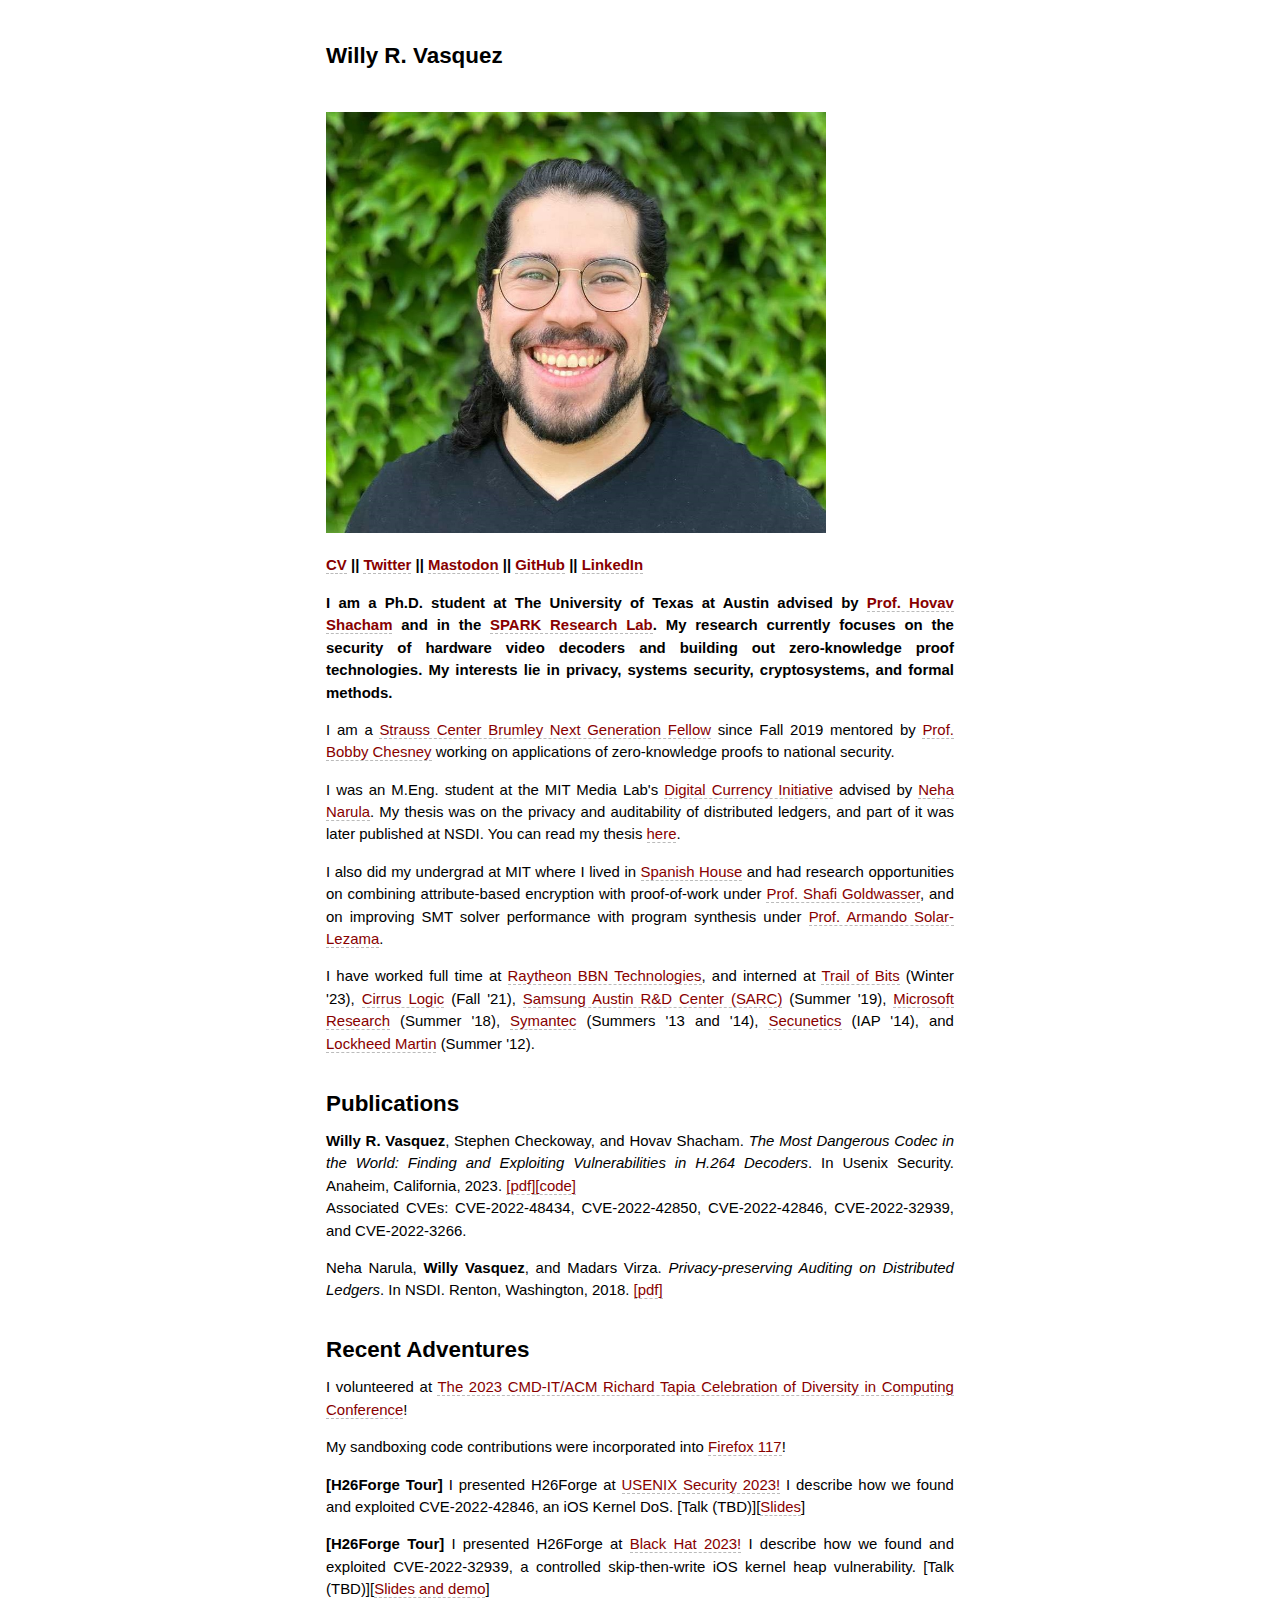
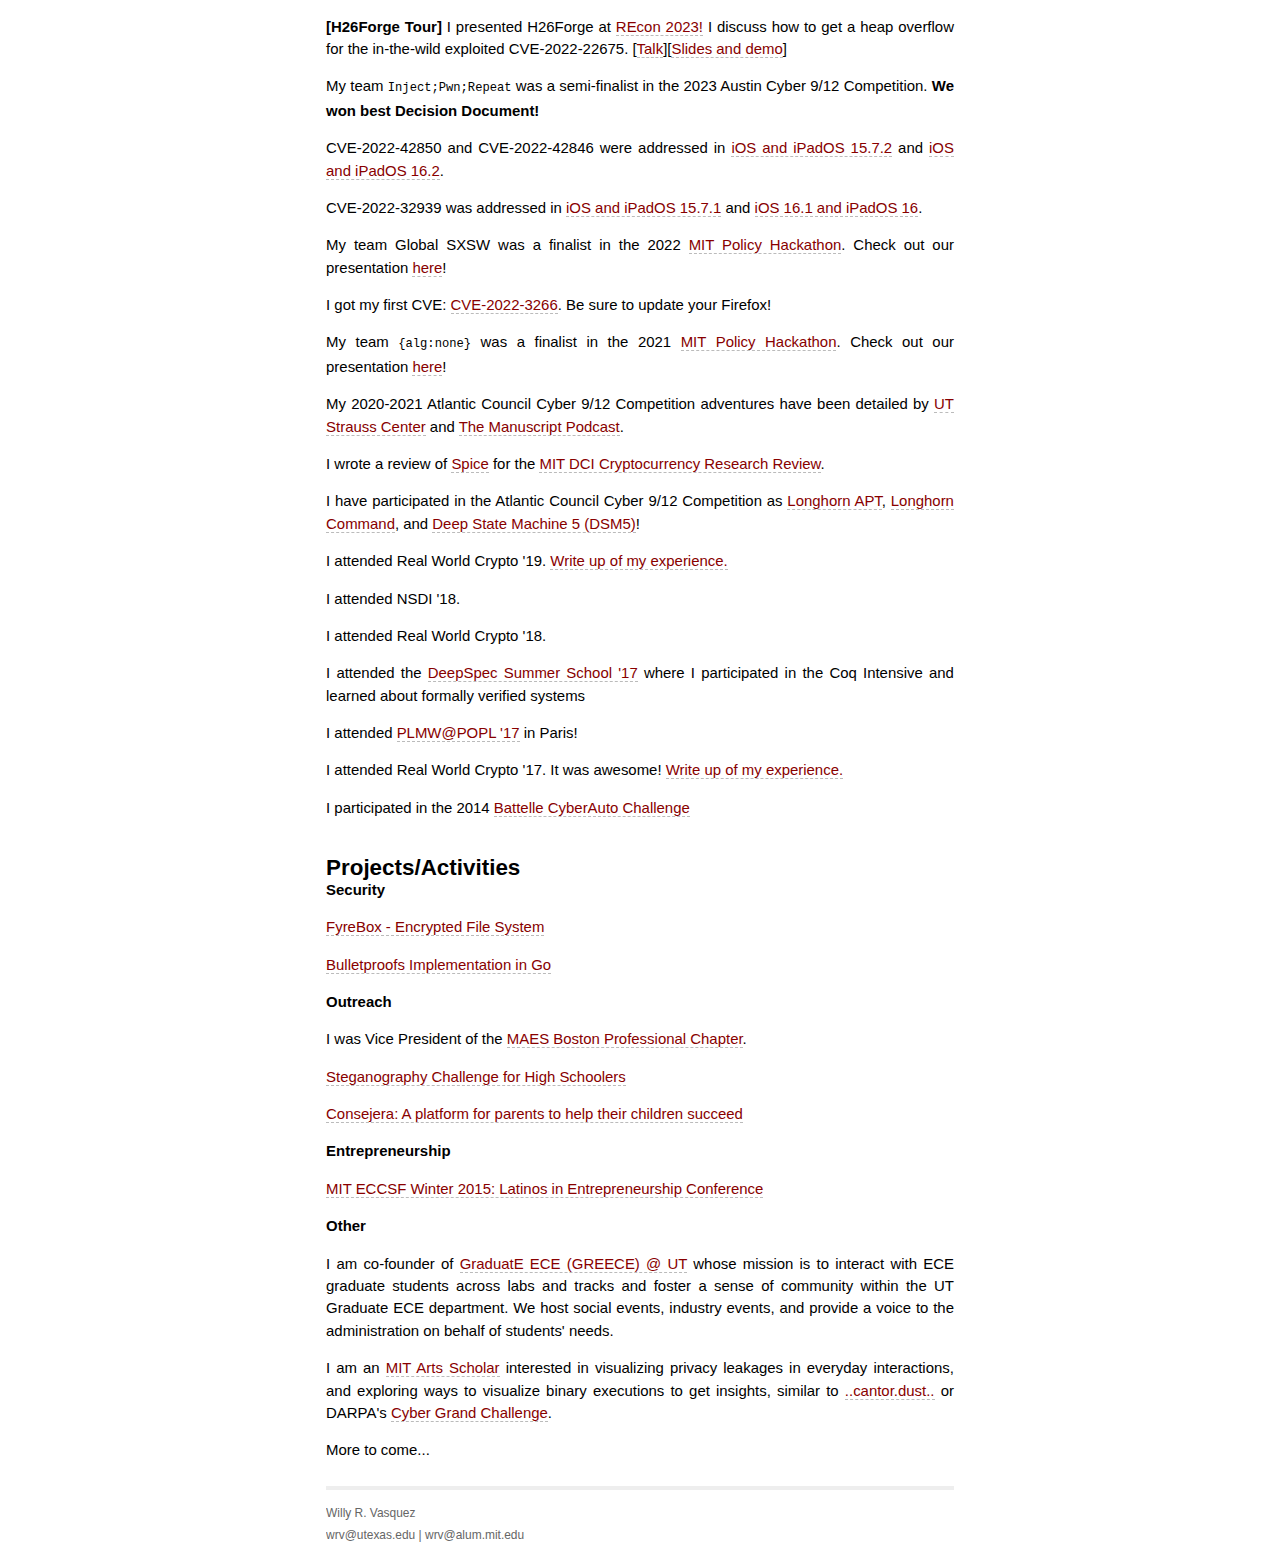
==== index.html @ 68a678cf "nits" ====
<!DOCTYPE html>
<html>

<head>
  <meta http-equiv="content-type" content="text/html; charset=UTF-8">
  <meta charset="utf-8">
  <meta http-equiv="X-UA-Compatible" content="IE=edge,chrome=1">
  <meta name="description" content="Personal website of Willy R. Vasquez">
  <title>Willy R. Vasquez - Homepage</title>
  <meta name="viewport" content="width=device-width">

  <!-- syntax highlighting CSS -->
  <link rel="stylesheet" href="syntax.css">

  <!-- Custom CSS -->
  <link rel="stylesheet" href="main.css">
</head>

<body>
  <div class="site">
    <div class="header">
      <h1 class="title">Willy R. Vasquez</h1>
    </div>
    <div class="image" style="width: 500px">
      <img src="wrv_io.jpg" style="width: 500px" alt="wrv" />
    </div>
    <p><b><a href="wrv_cv.pdf">CV</a> || <a href="https://twitter.com/elwrv">Twitter</a> || <a rel="me"
          href="https://infosec.exchange/@wrv">Mastodon</a> || <a href="https://github.com/wrv">GitHub</a> || <a
          href="https://linkedin.com/in/elwrv">LinkedIn</a></b></p>

    <p><b>I am a Ph.D. student at The University of Texas at Austin advised by <a
          href="https://www.cs.utexas.edu/~hovav/">Prof. Hovav Shacham</a> and in the <a
          href="http://spark.ece.utexas.edu/">SPARK Research Lab</a>. My research currently focuses on the security of
        hardware video decoders and building out zero-knowledge proof technologies. My interests lie in privacy, systems
        security, cryptosystems, and formal methods.</b></p>

    <p>I am a <a href="https://www.strausscenter.org/brumleyfellows">Strauss Center Brumley Next Generation Fellow</a>
      since Fall 2019 mentored by <a href="https://www.strausscenter.org/strauss-leadership/robert-m-chesney.html">Prof.
        Bobby Chesney</a> working on applications of zero-knowledge proofs to national security.</p>

    <p>I was an M.Eng. student at the MIT Media Lab's <a href="http://dci.mit.edu/">Digital Currency Initiative</a>
      advised by <a href="http://nehanarula.org/">Neha Narula</a>. My thesis was on the privacy and auditability of
      distributed ledgers, and part of it was later published at NSDI. You can read my thesis <a
        href="mengthesis.pdf">here</a>.</p>

    <p>I also did my undergrad at MIT where I lived in <a title="Spanish WHAT?! SPANISH HOUSE!!"
        href="http://la-casa.mit.edu/">Spanish House</a> and had research opportunities on combining attribute-based
      encryption with proof-of-work under <a href="http://people.csail.mit.edu/shafi/">Prof. Shafi Goldwasser</a>, and
      on improving SMT solver performance with program synthesis under <a
        href="https://people.csail.mit.edu/asolar/">Prof. Armando Solar-Lezama</a>. </p>

    <p>I have worked full time at <a href="https://en.wikipedia.org/wiki/BBN_Technologies">Raytheon BBN
        Technologies</a>, and interned at
      <a href="https://www.trailofbits.com/">Trail of Bits</a> (Winter '23),
      <a href="https://cirrus.com/">Cirrus Logic</a> (Fall '21),
      <a href="https://semiconductor.samsung.com/us/sas/">Samsung Austin R&D Center (SARC)</a> (Summer
      '19),
      <a href="https://www.microsoft.com/en-us/research/">Microsoft Research</a> (Summer '18),
      <a href="https://www.symantec.com/">Symantec</a> (Summers '13 and '14),
      <a href="https://www.secunetics.com/#home/mission">Secunetics</a> (IAP '14),
      and <a href="http://lockheedmartin.com/us.html">Lockheed Martin</a> (Summer '12).</p>


    <br />
    <h2>Publications</h2>
    <p><b>Willy R. Vasquez</b>, Stephen Checkoway, and Hovav Shacham. <i>The Most Dangerous Codec in the World: Finding
        and Exploiting Vulnerabilities in H.264 Decoders</i>. In Usenix Security. Anaheim, California, 2023. <a
        href="h26forge.pdf">[pdf]</a><a href="https://github.com/h26forge/h26forge">[code]</a> <br />
      Associated CVEs: CVE-2022-48434, CVE-2022-42850, CVE-2022-42846, CVE-2022-32939, and CVE-2022-3266.
    </p>
    <p>Neha Narula, <b>Willy Vasquez</b>, and Madars Virza. <i>Privacy-preserving Auditing on Distributed Ledgers</i>.
      In NSDI. Renton, Washington, 2018. <a href="zkledger.pdf">[pdf]</a></p>

    <br />

    <h2>Recent Adventures</h2>
    <p>I volunteered at <a href="https://tapiaconference.cmd-it.org/about/the-conference/">The 2023 CMD-IT/ACM Richard Tapia Celebration of Diversity in Computing Conference</a>!</p>
    <p>My sandboxing code contributions were incorporated into <a href="https://www.mozilla.org/en-US/firefox/117.0/releasenotes/">Firefox 117</a>!</p>
    <p><b>[H26Forge Tour]</b> I presented H26Forge at <a href="https://www.usenix.org/conference/usenixsecurity23/presentation/vasquez">USENIX
        Security 2023!</a> I describe how we found and exploited CVE-2022-42846, an iOS Kernel DoS. [Talk (TBD)][<a
        href="https://github.com/wrv/wrv.github.io/tree/master/presentations/usenix23/">Slides</a>]</p>
    <p><b>[H26Forge Tour]</b> I presented H26Forge at <a
        href="https://www.blackhat.com/us-23/briefings/schedule/index.html#the-most-dangerous-codec-in-the-world-finding-and-exploiting-vulnerabilities-in-h-decoders-33272">Black
        Hat 2023!</a> I describe how we found and exploited CVE-2022-32939, a controlled skip-then-write iOS kernel
      heap vulnerability. [Talk (TBD)][<a
        href="https://github.com/wrv/wrv.github.io/tree/master/presentations/blackhat23/">Slides and demo</a>]</p>
    <p><b>[H26Forge Tour]</b> I presented H26Forge at <a href="https://cfp.recon.cx/2023/talk/9XJF7P/">REcon 2023!</a> I discuss how to get
      a heap overflow for the in-the-wild exploited CVE-2022-22675. [<a
        href="https://www.youtube.com/watch?v=ia1zDlwWRWU">Talk</a>][<a
        href="https://github.com/wrv/wrv.github.io/tree/master/presentations/recon23/">Slides and demo</a>]</p>
    <p>My team <code>Inject;Pwn;Repeat</code> was a semi-finalist in the 2023 Austin Cyber 9/12 Competition. <b>We
        won best Decision Document!</b></p>
    <p>CVE-2022-42850 and CVE-2022-42846 were addressed in <a href="https://support.apple.com/en-us/HT213531">iOS
        and iPadOS 15.7.2</a> and <a href="https://support.apple.com/en-us/HT213530">iOS and iPadOS 16.2</a>.</p>
    <p>CVE-2022-32939 was addressed in <a href="https://support.apple.com/en-us/HT213490">iOS and iPadOS
        15.7.1</a> and <a href="https://support.apple.com/en-us/HT213489">iOS 16.1 and iPadOS 16</a>.</p>
    <p>My team Global SXSW was a finalist in the 2022 <a href="https://www.mitpolicyhackathon.org/">MIT Policy
        Hackathon</a>. Check out our presentation <a
        href="https://www.youtube.com/watch?v=3m9IiPIFoMY&t=4271s">here</a>!</p>
    <p>I got my first CVE: <a
        href="https://www.mozilla.org/en-US/security/advisories/mfsa2022-40/#CVE-2022-3266">CVE-2022-3266</a>. Be
      sure to update your Firefox!</p>
    <p>My team <code>{alg:none}</code> was a finalist in the 2021 <a href="https://www.mitpolicyhackathon.org/">MIT
        Policy Hackathon</a>. Check out our presentation <a href="https://youtu.be/hmOyNXOp1q8?t=8225">here</a>!</p>
    <p>My 2020-2021 Atlantic Council Cyber 9/12 Competition adventures have been detailed by <a
        href="https://www.strausscenter.org/news/cyber-9-12-geneva-competition-deep-state-machine-5-finishes-1st-among-u-s-teams/">UT
        Strauss Center</a> and <a href="https://twitter.com/TheManu_script_/status/1486440970203901958">The
        Manuscript Podcast</a>. </p>
    <p>I wrote a review of <a href="https://eprint.iacr.org/2018/907.pdf">Spice</a> for the <a
        href="https://cryptoeconomicsystems.substack.com/p/mit-dcis-cryptocurrency-research-350#%C2%A7review-of-proving-the-correct-execution-of-concurrent-services-in-zero-knowledge">MIT
        DCI Cryptocurrency Research Review</a>. </p>
    <p>I have participated in the Atlantic Council Cyber 9/12 Competition as <a href="Longhorn_APT.jpg">Longhorn
        APT</a>, <a href="Longhorn_Command.jpg">Longhorn Command</a>, and <a href="dsm5.png">Deep State Machine 5
        (DSM5)</a>! </p>
    <p>I attended Real World Crypto '19. <a href="rwc19.html">Write up of my experience.</a></p>
    <p>I attended NSDI '18.</p>
    <p>I attended Real World Crypto '18.</p>
    <p>I attended the <a href="https://deepspec.org/event/dsss17/">DeepSpec Summer School '17</a> where I
      participated in the Coq Intensive and learned about formally verified systems</p>
    <p>I attended <a href="http://conf.researchr.org/track/POPL-2017/PLMW-2017">PLMW@POPL '17</a> in Paris!</p>
    <p>I attended Real World Crypto '17. It was awesome! <a href="rwc17.html">Write up of my experience.</a></p>
    <p>I participated in the 2014 <a href="http://www.sae.org/events/cyberauto/">Battelle CyberAuto Challenge</a>
    </p>

    <br />
    <h2>Projects/Activities</h2>
    <h4>Security</h4>
    <p><a href="http://css.csail.mit.edu/6.858/2014/projects/natnaelg-mchlljy-ogutu-wrv.pdf">FyreBox - Encrypted
        File System</a></p>
    <p><a href="https://github.com/wrv/bp-go">Bulletproofs Implementation in Go</a></p>
    <h4>Outreach</h4>
    <p>I was Vice President of the <a href="http://maesboston.org">MAES Boston Professional Chapter</a>.</p>
    <p><a href="stego/">Steganography Challenge for High Schoolers</a></p>
    <p><a href="http://www.hackathon.io/53961">Consejera: A platform for parents to help their children
        succeed</a></p>
    <h4>Entrepreneurship</h4>
    <p><a href="http://lucha.mit.edu/Old/eccsf.html">MIT ECCSF Winter 2015: Latinos in Entrepreneurship
        Conference</a></p>
    <h4>Other</h4>

    <p>I am co-founder of <a href="https://graduateeceatut.github.io/">GraduatE ECE (GREECE) @ UT</a> whose
      mission is to interact with ECE graduate students across labs and tracks and foster a sense of community
      within the UT Graduate ECE department. We host social events, industry events, and provide a voice to the
      administration on behalf of students' needs.</p>

    <p>I am an <a href="https://arts.mit.edu/start/arts-scholars/">MIT Arts Scholar</a> interested in
      visualizing privacy leakages in everyday interactions, and exploring ways to visualize binary executions
      to get insights, similar to <a href="https://sites.google.com/site/xxcantorxdustxx/">..cantor.dust..</a>
      or DARPA's <a href="https://www.youtube.com/watch?v=LEfejsqEucY">Cyber Grand Challenge</a>.</p>
    <p>More to come...</p>
    </p>
    <div class="footer">
      <div class="contact">
        <p>
          Willy R. Vasquez<br>
          wrv@utexas.edu | wrv@alum.mit.edu
        </p>
      </div>
    </div>
  </div>
</body>

</html>
---- syntax.css ----
.highlight  { background: #ffffff; }
.highlight .c { color: #999988; font-style: italic } /* Comment */
.highlight .err { color: #a61717; background-color: #e3d2d2 } /* Error */
.highlight .k { font-weight: bold } /* Keyword */
.highlight .o { font-weight: bold } /* Operator */
.highlight .cm { color: #999988; font-style: italic } /* Comment.Multiline */
.highlight .cp { color: #999999; font-weight: bold } /* Comment.Preproc */
.highlight .c1 { color: #999988; font-style: italic } /* Comment.Single */
.highlight .cs { color: #999999; font-weight: bold; font-style: italic } /* Comment.Special */
.highlight .gd { color: #000000; background-color: #ffdddd } /* Generic.Deleted */
.highlight .gd .x { color: #000000; background-color: #ffaaaa } /* Generic.Deleted.Specific */
.highlight .ge { font-style: italic } /* Generic.Emph */
.highlight .gr { color: #aa0000 } /* Generic.Error */
.highlight .gh { color: #999999 } /* Generic.Heading */
.highlight .gi { color: #000000; background-color: #ddffdd } /* Generic.Inserted */
.highlight .gi .x { color: #000000; background-color: #aaffaa } /* Generic.Inserted.Specific */
.highlight .go { color: #888888 } /* Generic.Output */
.highlight .gp { color: #555555 } /* Generic.Prompt */
.highlight .gs { font-weight: bold } /* Generic.Strong */
.highlight .gu { color: #aaaaaa } /* Generic.Subheading */
.highlight .gt { color: #aa0000 } /* Generic.Traceback */
.highlight .kc { font-weight: bold } /* Keyword.Constant */
.highlight .kd { font-weight: bold } /* Keyword.Declaration */
.highlight .kp { font-weight: bold } /* Keyword.Pseudo */
.highlight .kr { font-weight: bold } /* Keyword.Reserved */
.highlight .kt { color: #445588; font-weight: bold } /* Keyword.Type */
.highlight .m { color: #009999 } /* Literal.Number */
.highlight .s { color: #d14 } /* Literal.String */
.highlight .na { color: #008080 } /* Name.Attribute */
.highlight .nb { color: #0086B3 } /* Name.Builtin */
.highlight .nc { color: #445588; font-weight: bold } /* Name.Class */
.highlight .no { color: #008080 } /* Name.Constant */
.highlight .ni { color: #800080 } /* Name.Entity */
.highlight .ne { color: #990000; font-weight: bold } /* Name.Exception */
.highlight .nf { color: #990000; font-weight: bold } /* Name.Function */
.highlight .nn { color: #555555 } /* Name.Namespace */
.highlight .nt { color: #000080 } /* Name.Tag */
.highlight .nv { color: #008080 } /* Name.Variable */
.highlight .ow { font-weight: bold } /* Operator.Word */
.highlight .w { color: #bbbbbb } /* Text.Whitespace */
.highlight .mf { color: #009999 } /* Literal.Number.Float */
.highlight .mh { color: #009999 } /* Literal.Number.Hex */
.highlight .mi { color: #009999 } /* Literal.Number.Integer */
.highlight .mo { color: #009999 } /* Literal.Number.Oct */
.highlight .sb { color: #d14 } /* Literal.String.Backtick */
.highlight .sc { color: #d14 } /* Literal.String.Char */
.highlight .sd { color: #d14 } /* Literal.String.Doc */
.highlight .s2 { color: #d14 } /* Literal.String.Double */
.highlight .se { color: #d14 } /* Literal.String.Escape */
.highlight .sh { color: #d14 } /* Literal.String.Heredoc */
.highlight .si { color: #d14 } /* Literal.String.Interpol */
.highlight .sx { color: #d14 } /* Literal.String.Other */
.highlight .sr { color: #009926 } /* Literal.String.Regex */
.highlight .s1 { color: #d14 } /* Literal.String.Single */
.highlight .ss { color: #990073 } /* Literal.String.Symbol */
.highlight .bp { color: #999999 } /* Name.Builtin.Pseudo */
.highlight .vc { color: #008080 } /* Name.Variable.Class */
.highlight .vg { color: #008080 } /* Name.Variable.Global */
.highlight .vi { color: #008080 } /* Name.Variable.Instance */
.highlight .il { color: #009999 } /* Literal.Number.Integer.Long */
---- main.css ----
/*****************************************************************************/
/*
/* Common
/*
/*****************************************************************************/

/* Global Reset */
* {
  margin: 0;
  padding: 0;
}

html, body { height: 100%; }

body {
  background-color: #FFF;
  font: 13.34px Helvetica, Arial, sans-serif;
  font-size: small;
  text-align: center;
}

h1, h2, h3, h4, h5, h6 {
  font-size: 100%; }

ul, ol {
  margin-left: 1.35em;
  margin-top: -1em;
}

h1 { margin-bottom: 1em; }
p { margin: 1em 0; }

a, a:visited, a:hover {
    color: #800;
    text-decoration: none;
    border-bottom: dashed 1px #bbb;
}
a:hover {
    color: #000;
    border-bottom: solid 1px #000;
}
a:visited {
    color : #800;
}

blockquote {
  margin-left: 35px;
}
/*****************************************************************************/
/*
/* Home
/*
/*****************************************************************************/
.posts {
  list-style-type: none;
  margin-bottom: 2em;
}

.posts li {
  line-height: 1.75em;
}

.posts span {
  color: #aaa;
  font-family: Monaco, "Courier New", monospace;
  font-size: 80%;
}

/*****************************************************************************/
/*
/* Site
/*
/*****************************************************************************/

.site {
  font-size: 115%;
  text-align: justify;
  width: 42em;
  margin: 3em auto 2em;
  line-height: 1.5em;
}

.site h2 {
  font-size: 150%;
}

.header a {
  font-weight: bold;
  text-decoration: none;
}

.title {
  font-size: 150%;
  display: inline-block;
  margin-bottom: 2em;
}

.title a {
  color: #000;
}

.title a:hover {
  color: #a00;
}

.header a.extra {
  color: #aaa;
  margin-left: 1em;
}

.header a.extra:hover {
  color: #000;
}

.meta {
  color: #aaa;
}

.footer {
  font-size: 80%;
  color: #666;
  border-top: 4px solid #eee;
  margin-top: 2em;
  overflow: hidden;
}

.footer .contact {
  float: left;
  margin-right: 3em;
}

.footer .contact a {
  color: #8085C1;
}

.footer .rss {
  margin-top: 1.1em;
  margin-right: -.2em;
  float: right;
}

.footer .rss img {
  border: 0;
}

/*****************************************************************************/
/*
/* Posts
/*
/*****************************************************************************/

/* standard */
.post pre {
  border: 1px solid #ddd;
  background-color: #eef;
  padding: 0 .4em;
}

.post ul, .post ol {
  margin-left: 1.35em;
}

.post code {
  border: 1px solid #ddd;
  background-color: #eef;
  padding: 0 .2em;
}

.post pre code {
  border: none;
}

/* terminal */
.post pre.terminal {
  border: 1px solid #000;
  background-color: #333;
  color: #FFF;
}

.post pre.terminal code {
  background-color: #333;
}

.post h1 {
  font-size: 130%;
}

.post h2 {
  font-size: 100%;
}
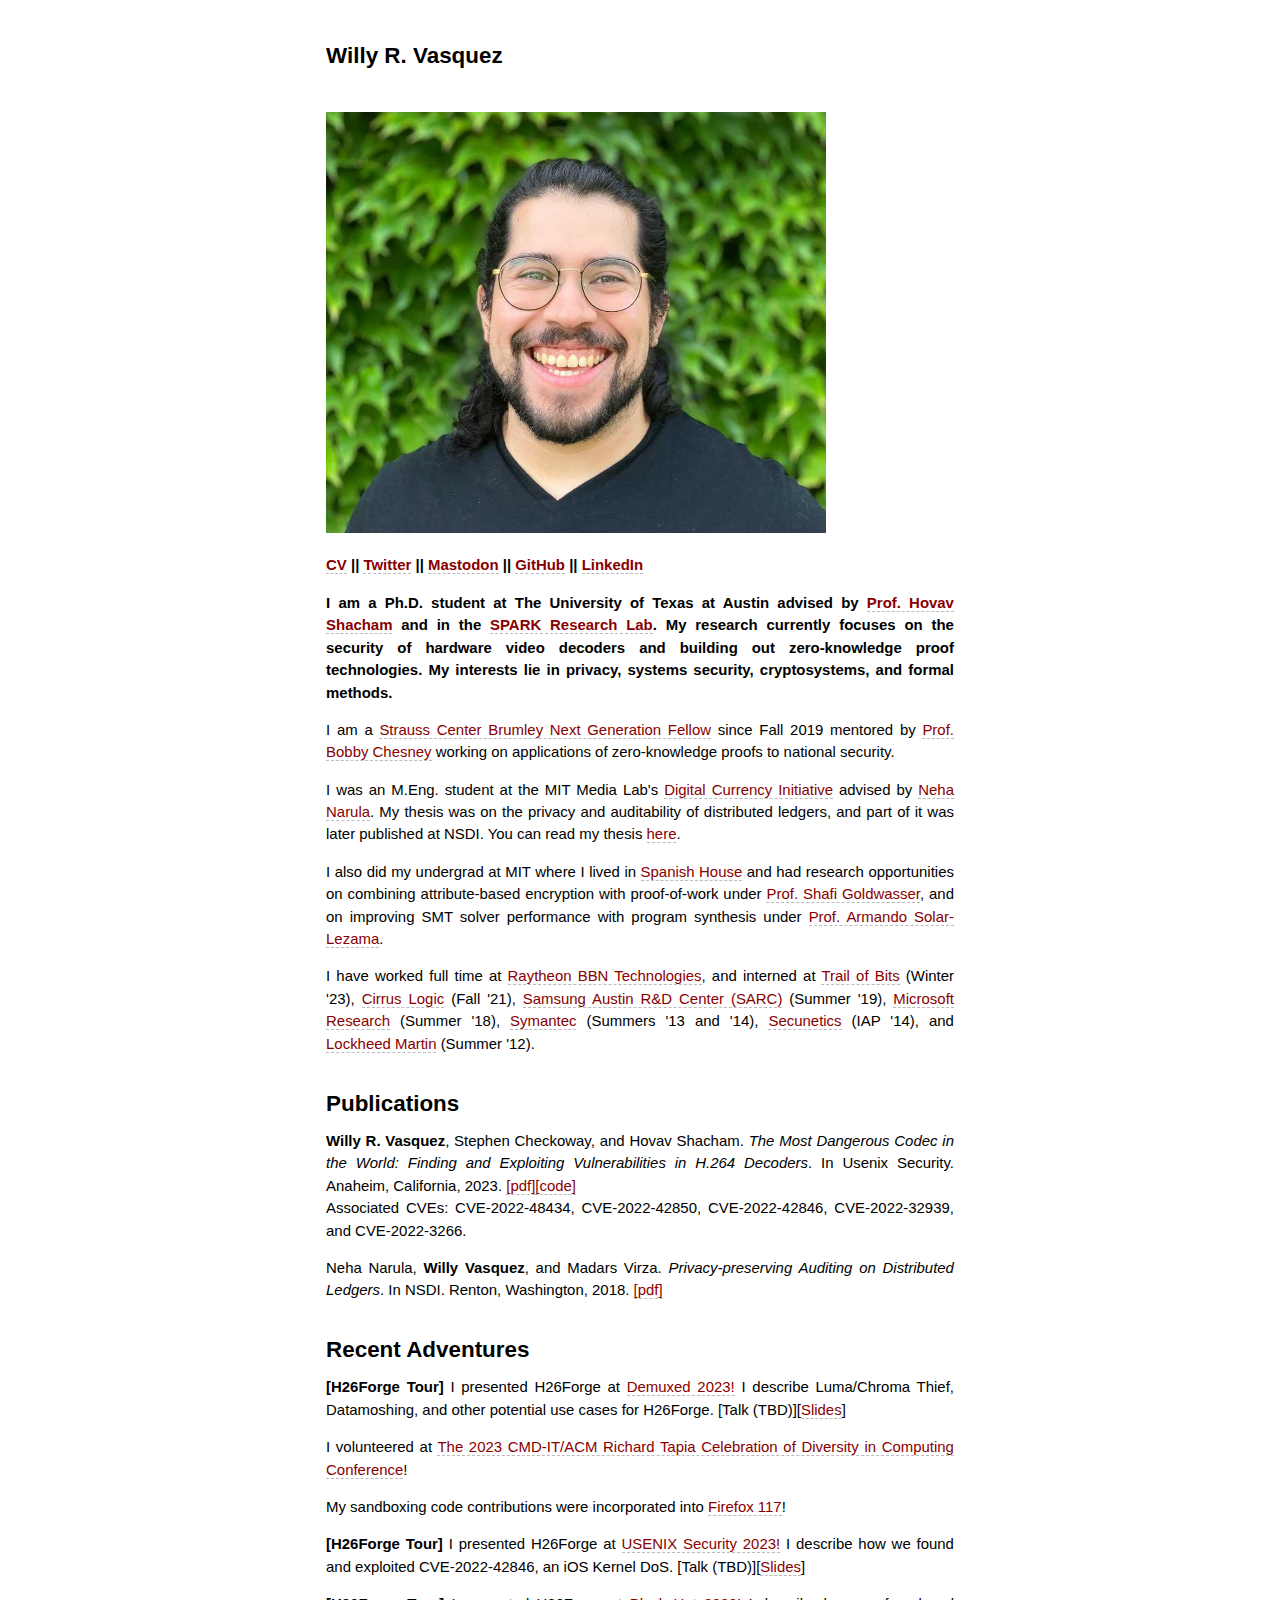
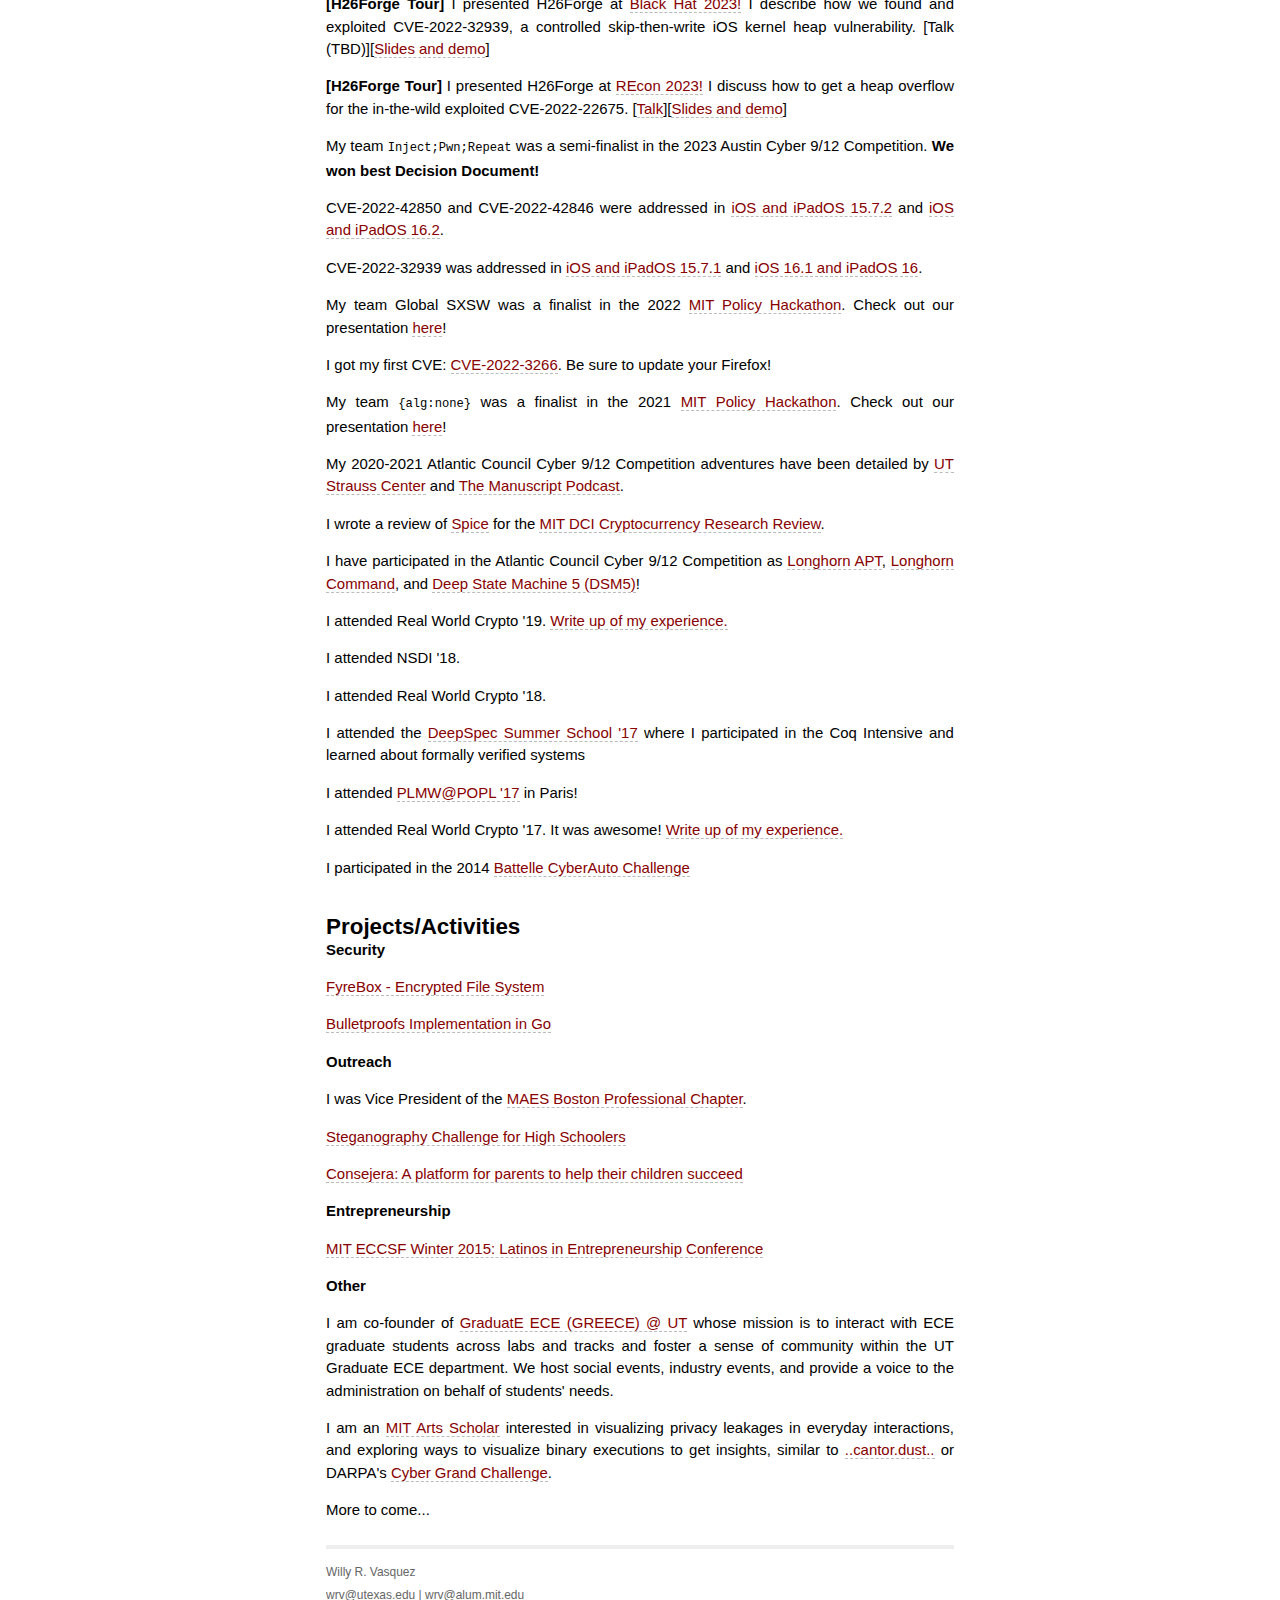
==== commit 7b3b16df: "Add Demuxed slides" ====
--- a/index.html
+++ b/index.html
@@ -74,6 +74,8 @@
     <br />
 
     <h2>Recent Adventures</h2>
+    <p><b>[H26Forge Tour]</b> I presented H26Forge at <a href="https://2023.demuxed.com/#schedule">Demuxed 2023!</a> I describe Luma/Chroma Thief, Datamoshing, and other potential use cases for H26Forge. [Talk (TBD)][<a
+      href="https://github.com/wrv/wrv.github.io/tree/master/presentations/demuxed23/">Slides</a>]</p>
     <p>I volunteered at <a href="https://tapiaconference.cmd-it.org/about/the-conference/">The 2023 CMD-IT/ACM Richard Tapia Celebration of Diversity in Computing Conference</a>!</p>
     <p>My sandboxing code contributions were incorporated into <a href="https://www.mozilla.org/en-US/firefox/117.0/releasenotes/">Firefox 117</a>!</p>
     <p><b>[H26Forge Tour]</b> I presented H26Forge at <a href="https://www.usenix.org/conference/usenixsecurity23/presentation/vasquez">USENIX
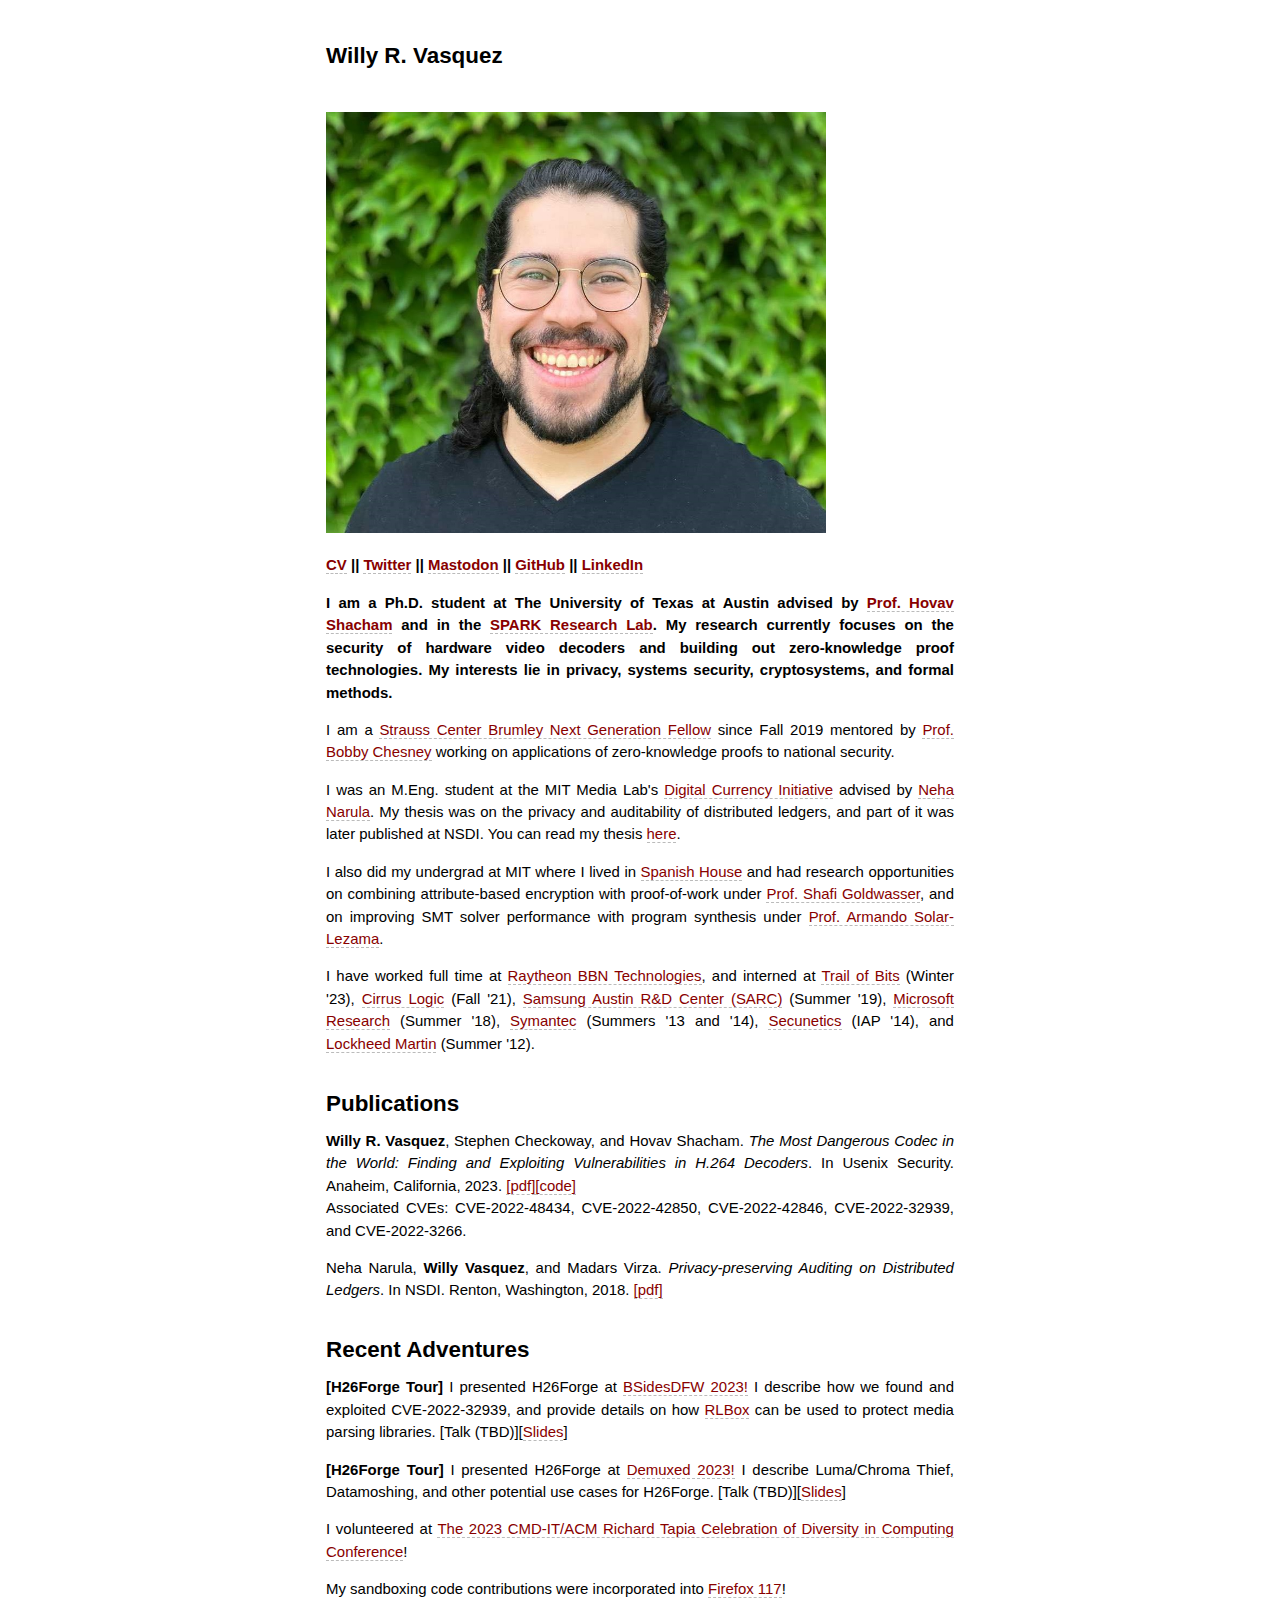
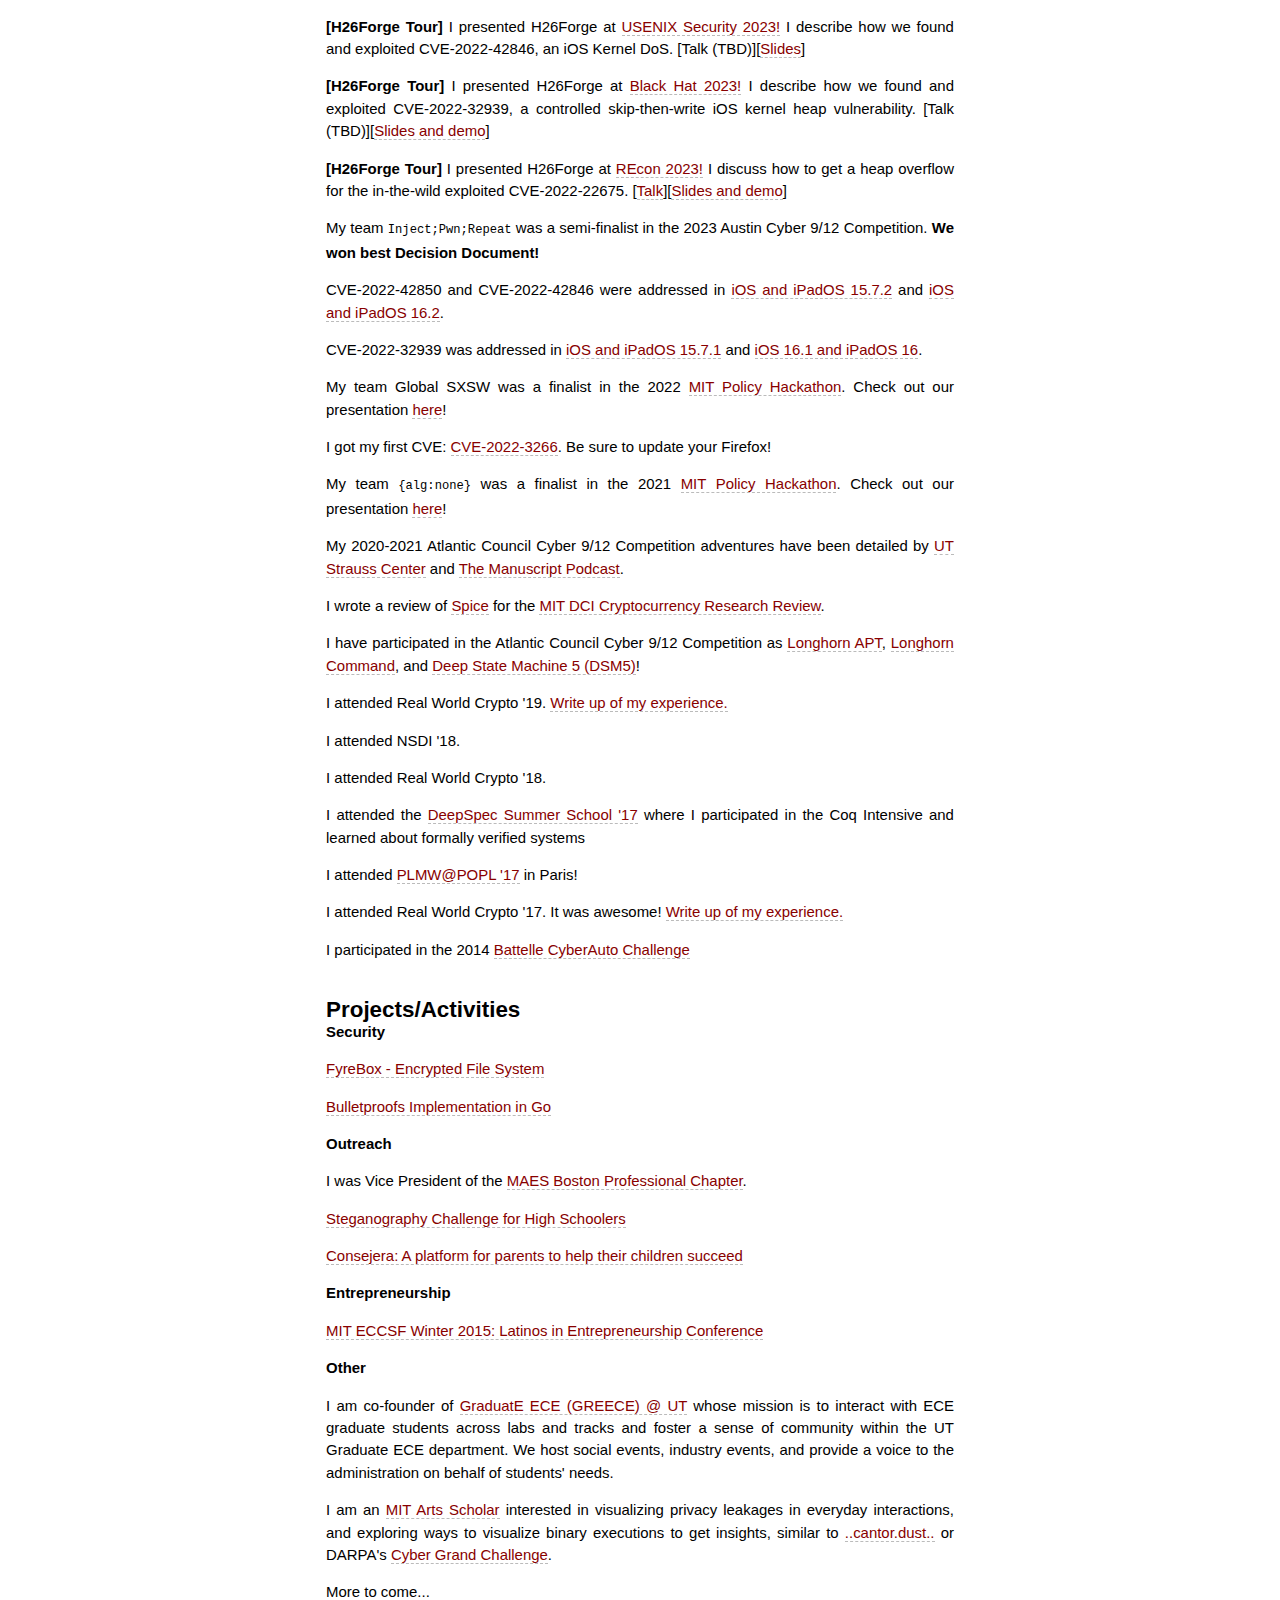
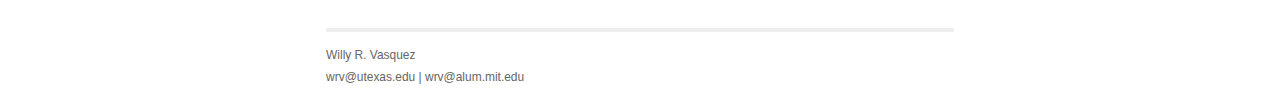
==== commit 22212a33: "Add BSidesDFW 2023 talk" ====
--- a/index.html
+++ b/index.html
@@ -74,6 +74,8 @@
     <br />
 
     <h2>Recent Adventures</h2>
+    <p><b>[H26Forge Tour]</b> I presented H26Forge at <a href="https://bsidesdfw.com/2023spkr#t31130">BSidesDFW 2023!</a> I describe how we found and exploited CVE-2022-32939, and provide details on how <a href="https://rlbox.dev/">RLBox</a> can be used to protect media parsing libraries. [Talk (TBD)][<a
+      href="https://github.com/wrv/wrv.github.io/tree/master/presentations/bsidesdfw23/">Slides</a>]</p>
     <p><b>[H26Forge Tour]</b> I presented H26Forge at <a href="https://2023.demuxed.com/#schedule">Demuxed 2023!</a> I describe Luma/Chroma Thief, Datamoshing, and other potential use cases for H26Forge. [Talk (TBD)][<a
       href="https://github.com/wrv/wrv.github.io/tree/master/presentations/demuxed23/">Slides</a>]</p>
     <p>I volunteered at <a href="https://tapiaconference.cmd-it.org/about/the-conference/">The 2023 CMD-IT/ACM Richard Tapia Celebration of Diversity in Computing Conference</a>!</p>
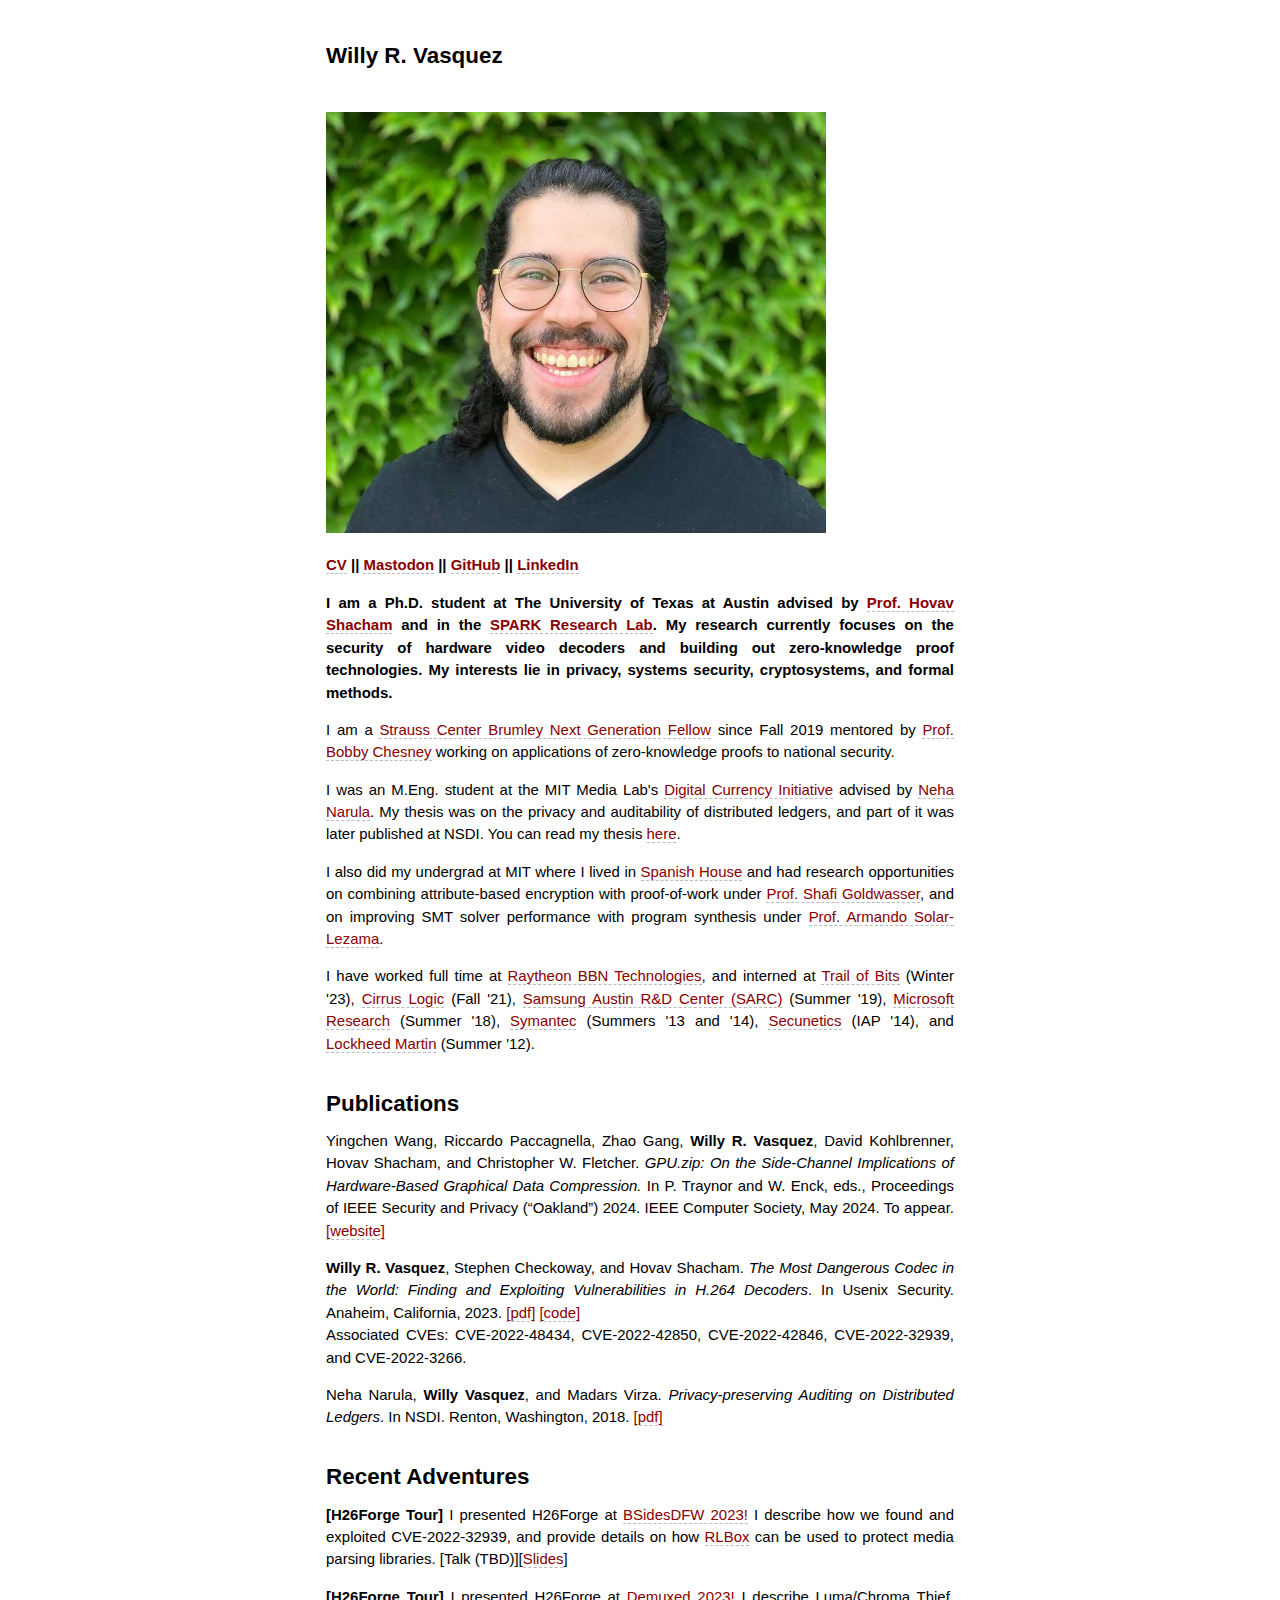
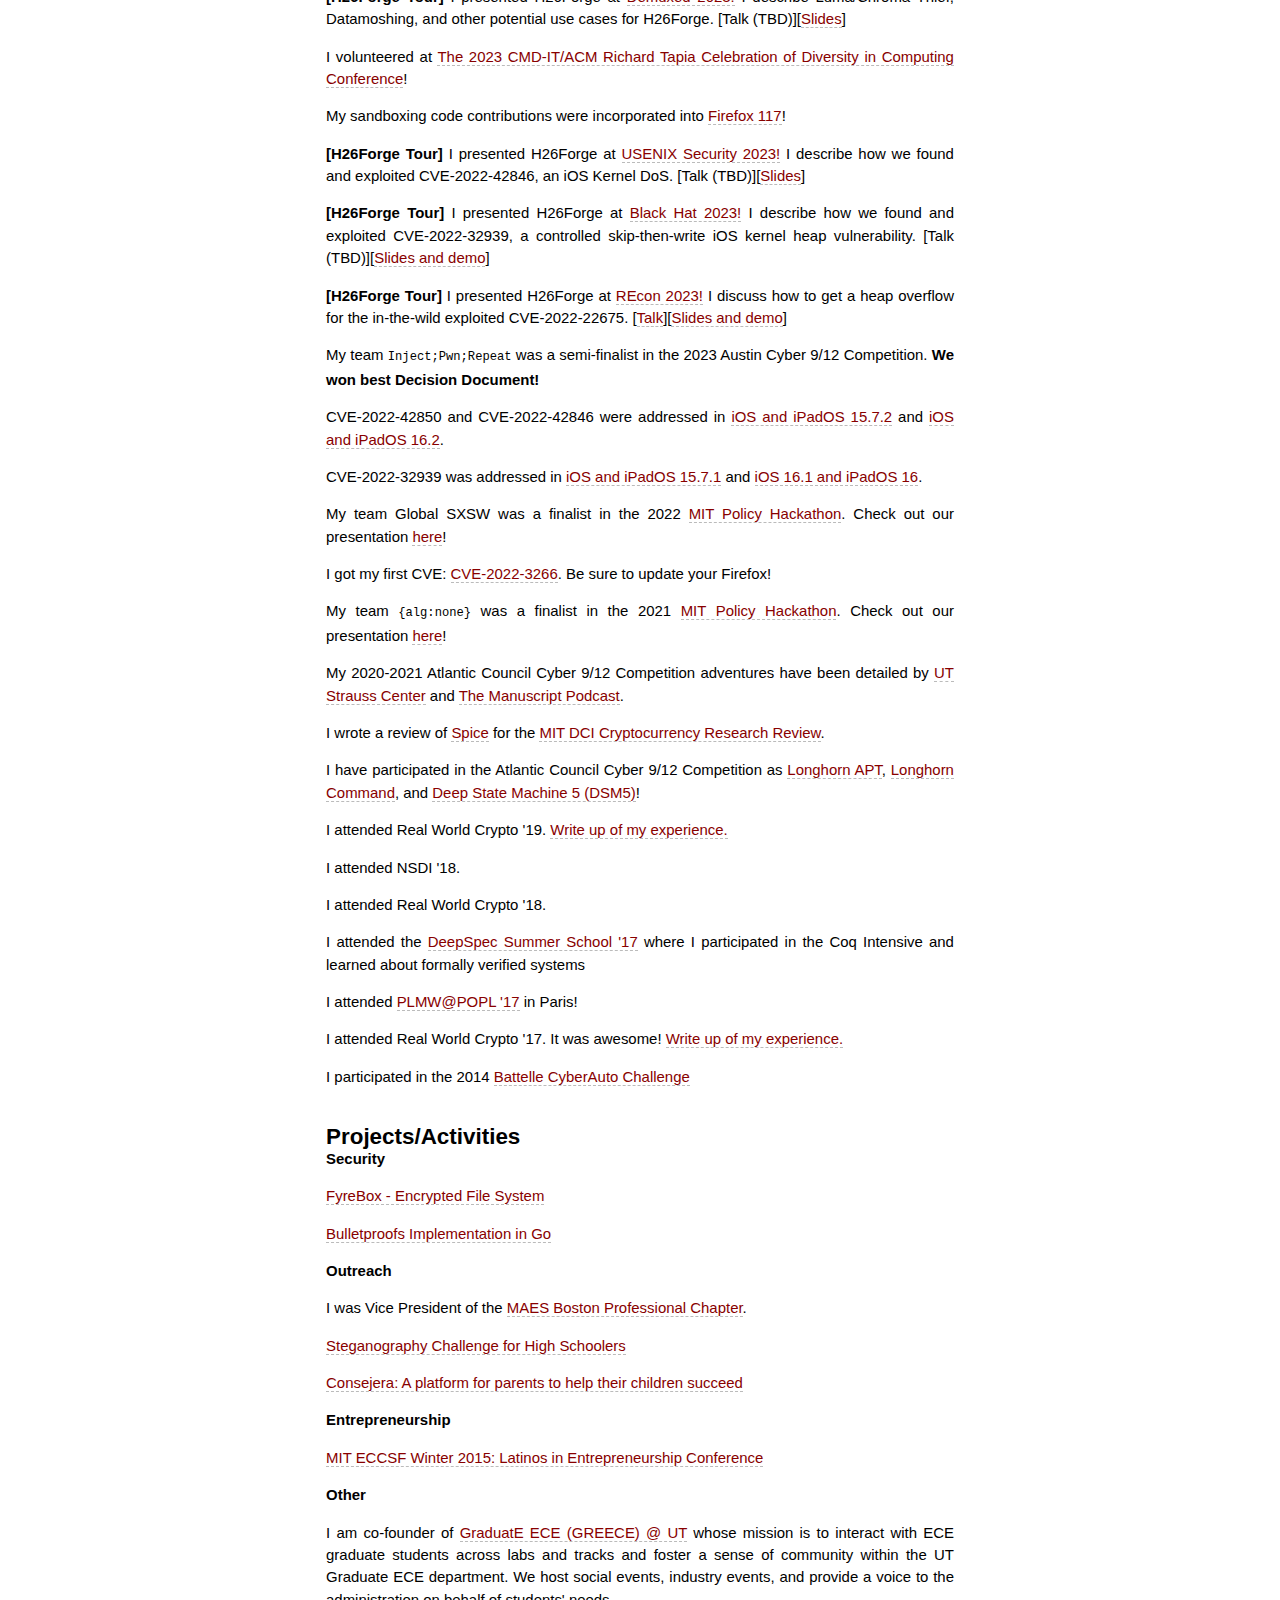
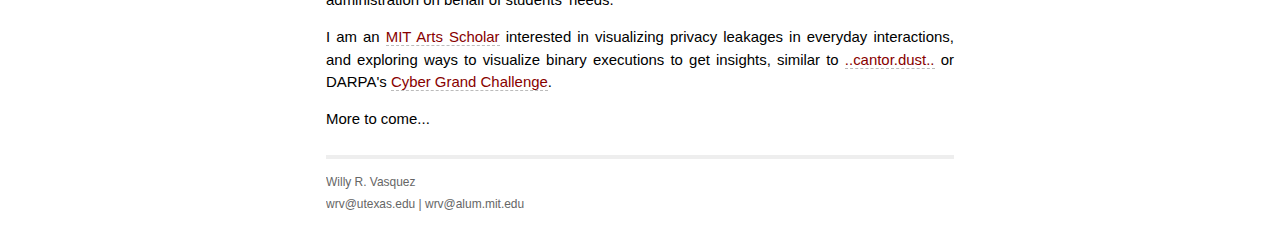
==== commit be1437df: "Add GPU.zip" ====
--- a/index.html
+++ b/index.html
@@ -24,7 +24,7 @@
     <div class="image" style="width: 500px">
       <img src="wrv_io.jpg" style="width: 500px" alt="wrv" />
     </div>
-    <p><b><a href="wrv_cv.pdf">CV</a> || <a href="https://twitter.com/elwrv">Twitter</a> || <a rel="me"
+    <p><b><a href="wrv_cv.pdf">CV</a> || <a rel="me"
           href="https://infosec.exchange/@wrv">Mastodon</a> || <a href="https://github.com/wrv">GitHub</a> || <a
           href="https://linkedin.com/in/elwrv">LinkedIn</a></b></p>
 
@@ -63,9 +63,10 @@
 
     <br />
     <h2>Publications</h2>
+    <p>Yingchen Wang, Riccardo Paccagnella, Zhao Gang, <b>Willy R. Vasquez</b>, David Kohlbrenner, Hovav Shacham, and Christopher W. Fletcher. <i>GPU.zip: On the Side-Channel Implications of Hardware-Based Graphical Data Compression.</i> In P. Traynor and W. Enck, eds., Proceedings of IEEE Security and Privacy (“Oakland”) 2024. IEEE Computer Society, May 2024. To appear. <a href="https://www.hertzbleed.com/gpu.zip/">[website]</a> </p>
     <p><b>Willy R. Vasquez</b>, Stephen Checkoway, and Hovav Shacham. <i>The Most Dangerous Codec in the World: Finding
         and Exploiting Vulnerabilities in H.264 Decoders</i>. In Usenix Security. Anaheim, California, 2023. <a
-        href="h26forge.pdf">[pdf]</a><a href="https://github.com/h26forge/h26forge">[code]</a> <br />
+        href="h26forge.pdf">[pdf]</a> <a href="https://github.com/h26forge/h26forge">[code]</a> <br />
       Associated CVEs: CVE-2022-48434, CVE-2022-42850, CVE-2022-42846, CVE-2022-32939, and CVE-2022-3266.
     </p>
     <p>Neha Narula, <b>Willy Vasquez</b>, and Madars Virza. <i>Privacy-preserving Auditing on Distributed Ledgers</i>.
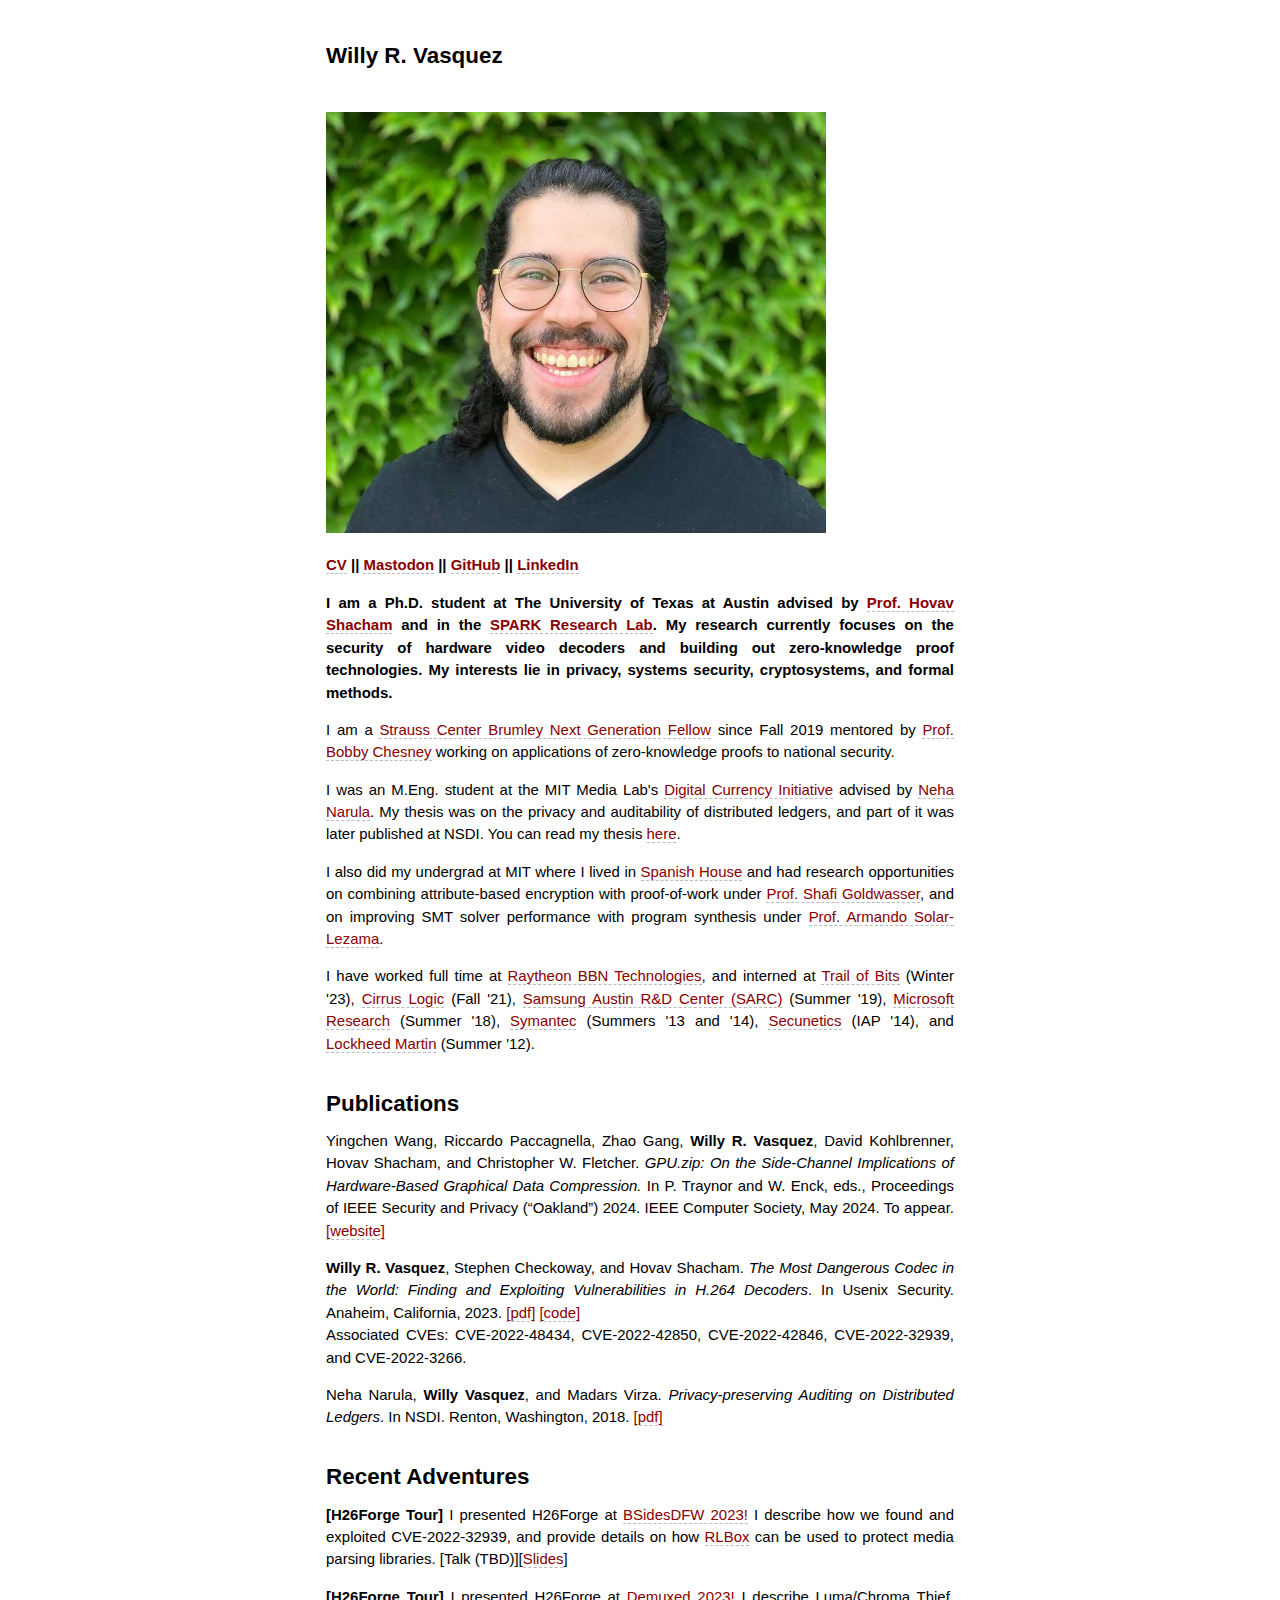
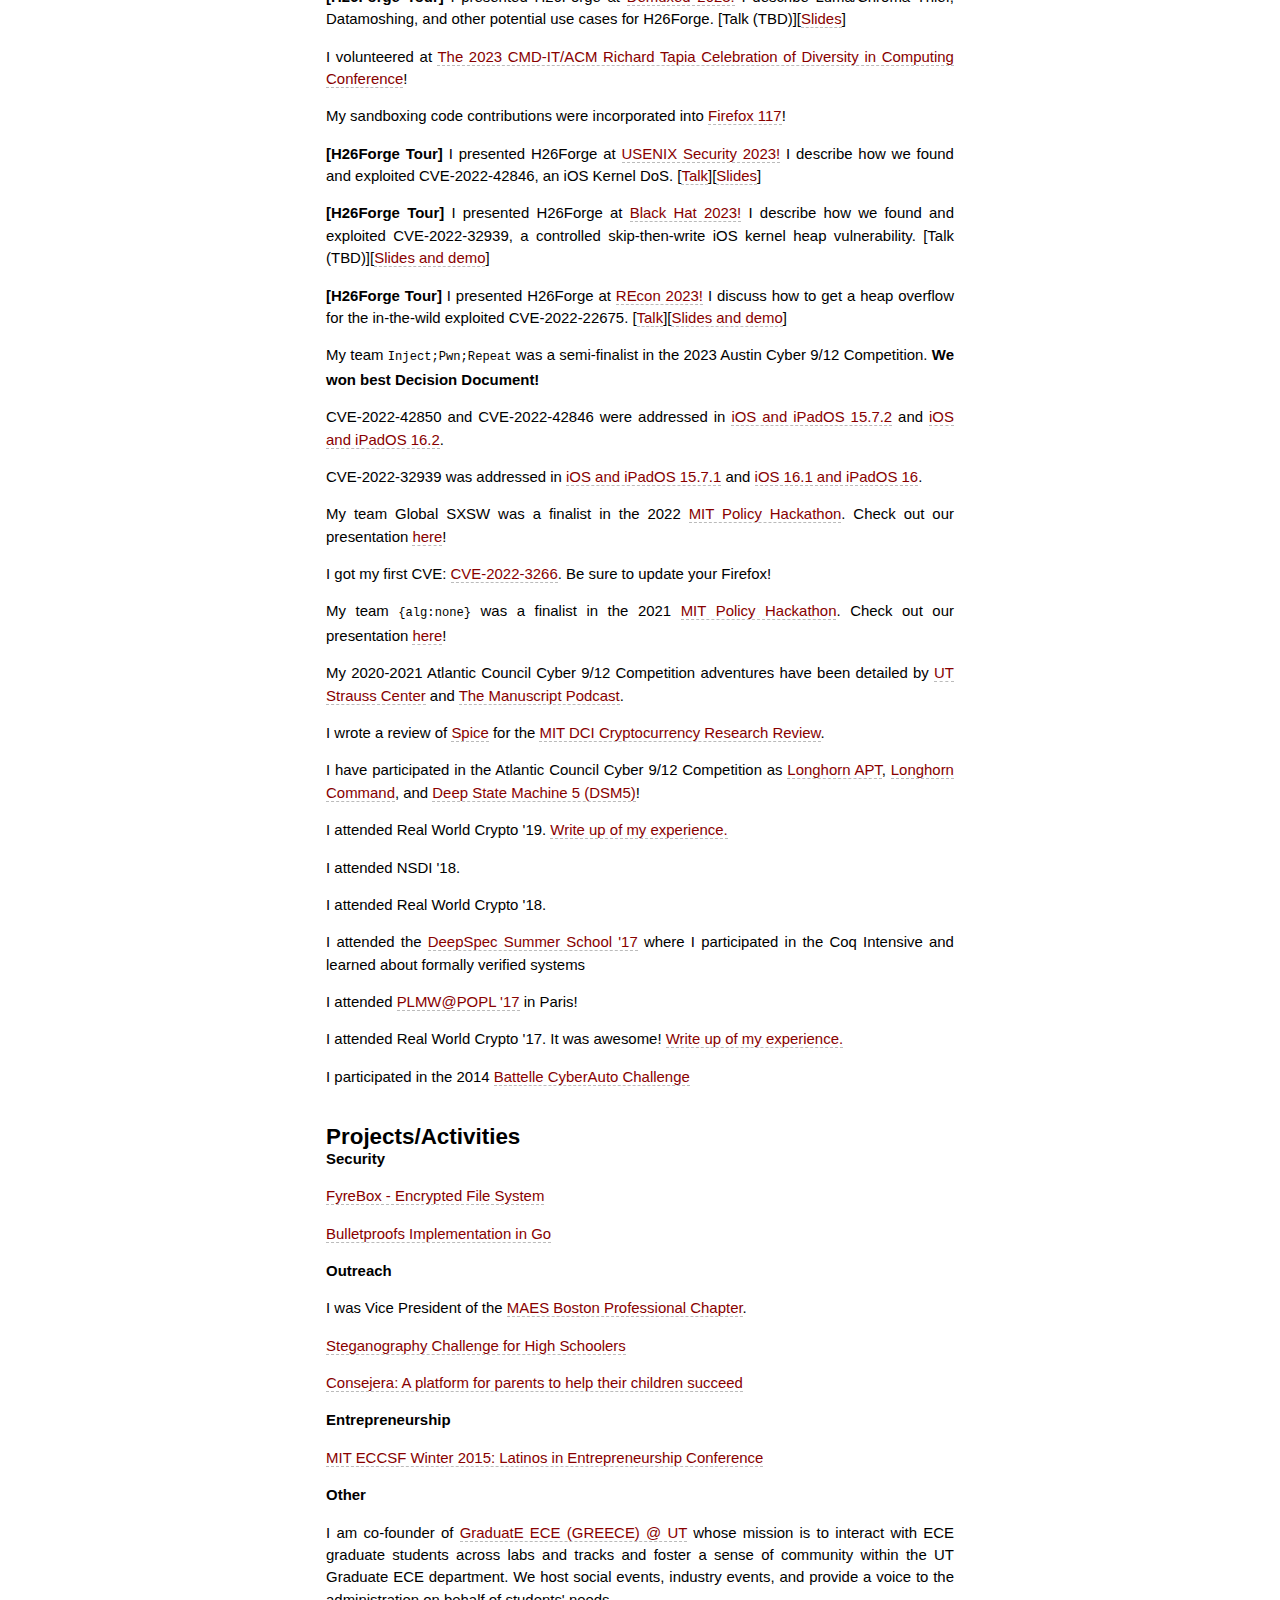
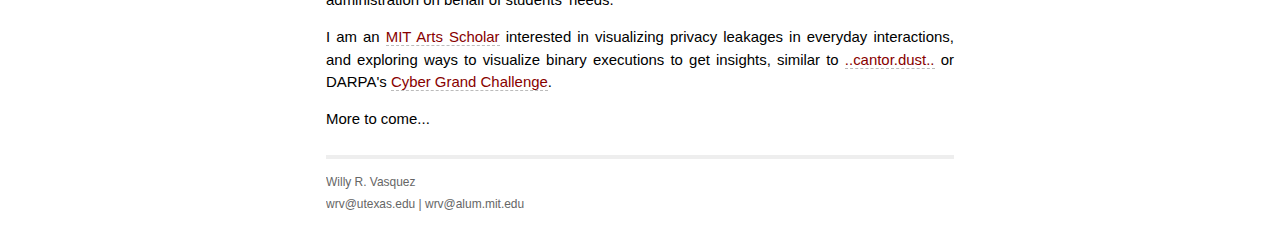
==== commit 1d94f48d: "Add link to USENIX talk" ====
--- a/index.html
+++ b/index.html
@@ -82,7 +82,7 @@
     <p>I volunteered at <a href="https://tapiaconference.cmd-it.org/about/the-conference/">The 2023 CMD-IT/ACM Richard Tapia Celebration of Diversity in Computing Conference</a>!</p>
     <p>My sandboxing code contributions were incorporated into <a href="https://www.mozilla.org/en-US/firefox/117.0/releasenotes/">Firefox 117</a>!</p>
     <p><b>[H26Forge Tour]</b> I presented H26Forge at <a href="https://www.usenix.org/conference/usenixsecurity23/presentation/vasquez">USENIX
-        Security 2023!</a> I describe how we found and exploited CVE-2022-42846, an iOS Kernel DoS. [Talk (TBD)][<a
+        Security 2023!</a> I describe how we found and exploited CVE-2022-42846, an iOS Kernel DoS. [<a href="https://www.youtube.com/watch?v=sm_yKwCAzlw">Talk</a>][<a
         href="https://github.com/wrv/wrv.github.io/tree/master/presentations/usenix23/">Slides</a>]</p>
     <p><b>[H26Forge Tour]</b> I presented H26Forge at <a
         href="https://www.blackhat.com/us-23/briefings/schedule/index.html#the-most-dangerous-codec-in-the-world-finding-and-exploiting-vulnerabilities-in-h-decoders-33272">Black
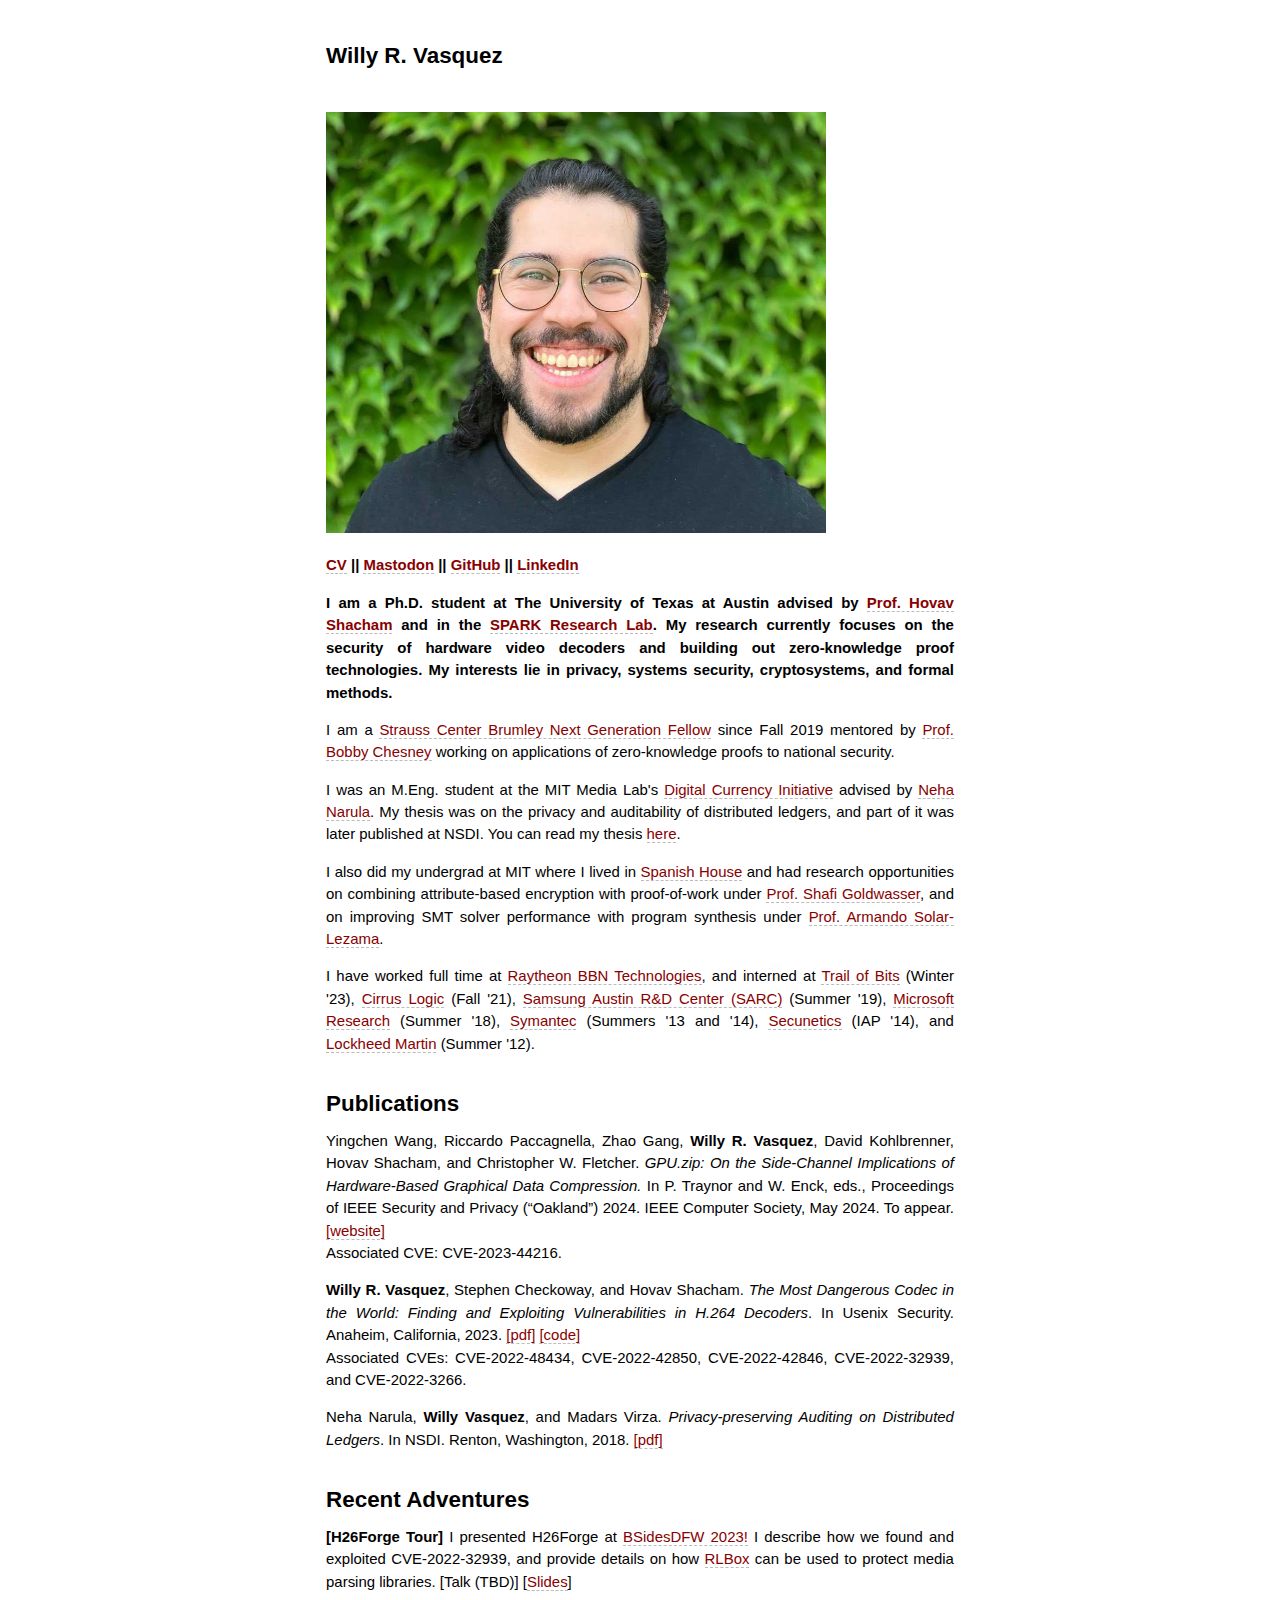
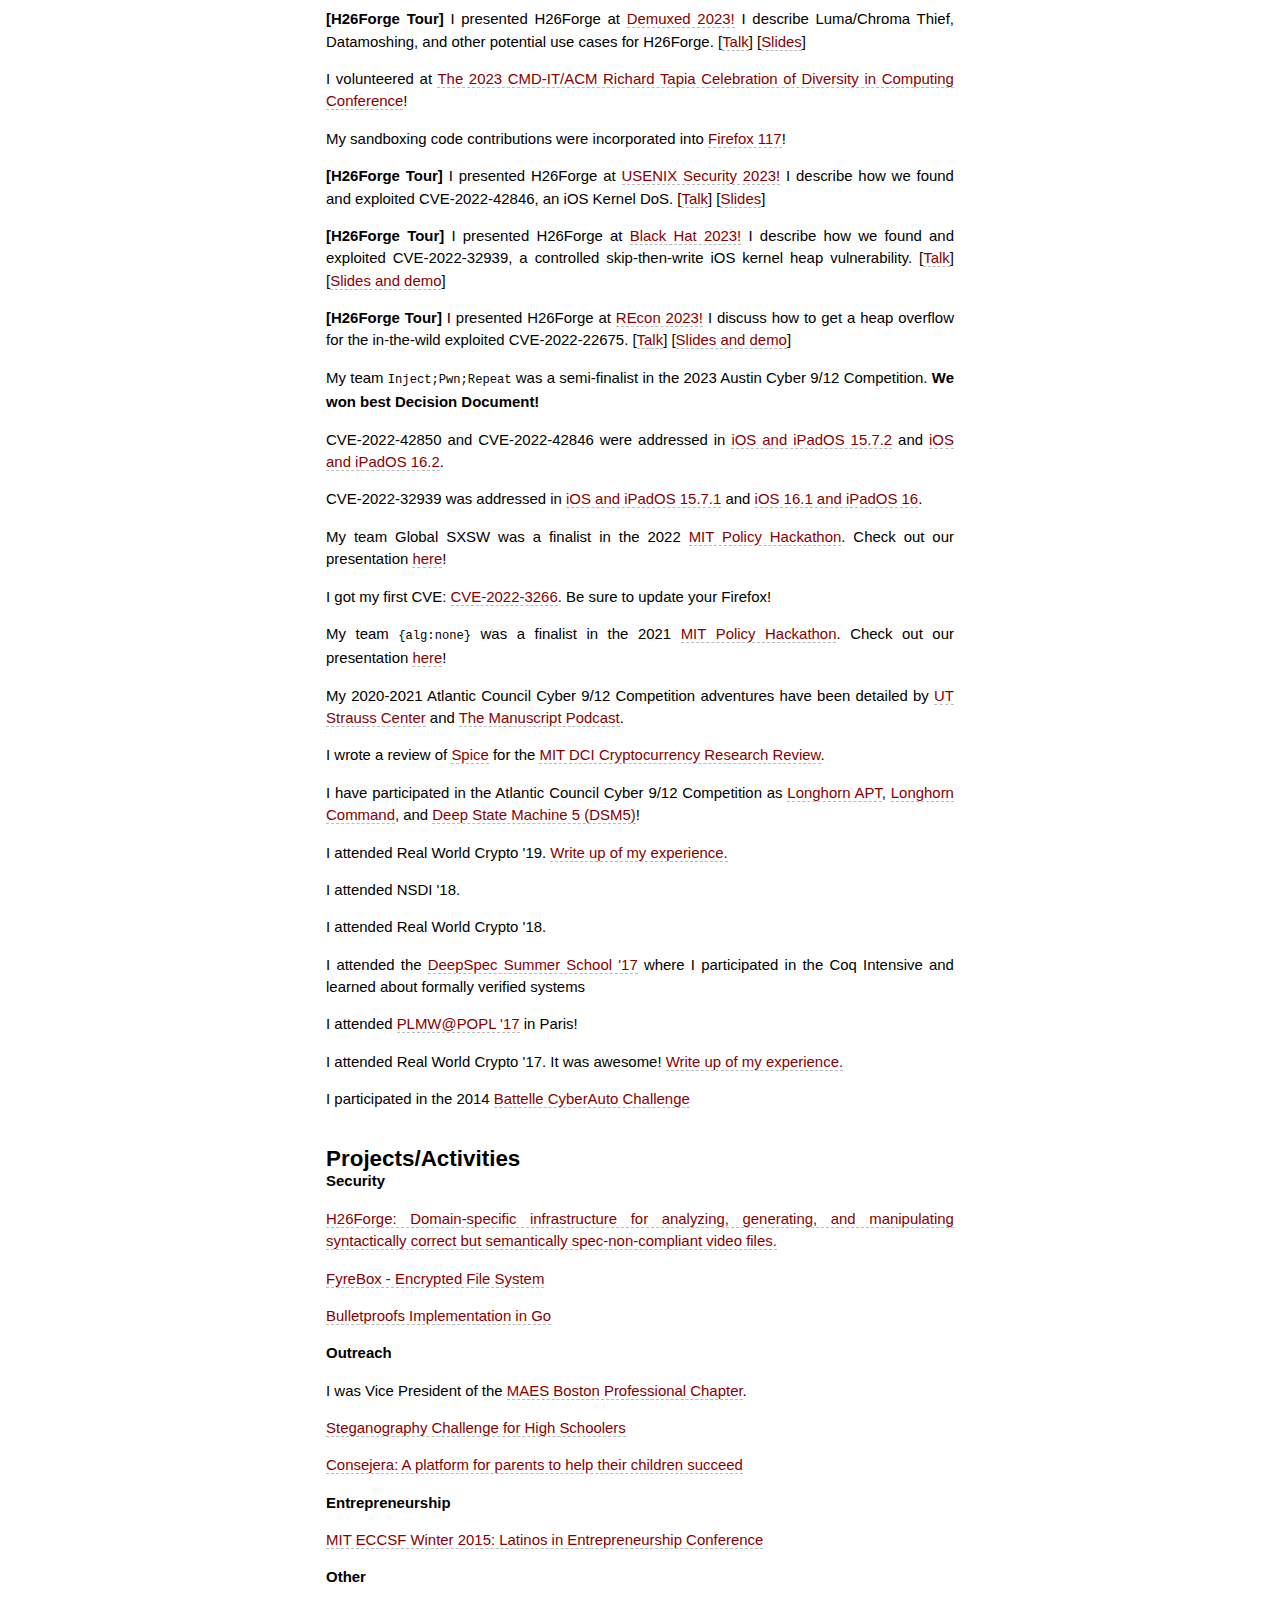
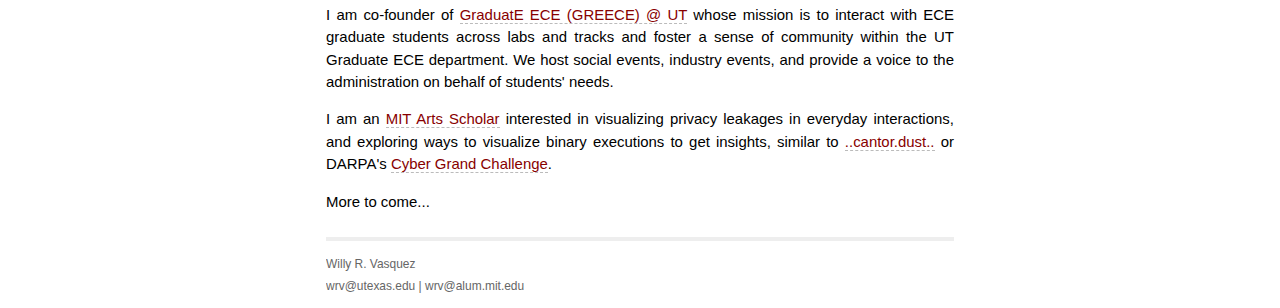
==== commit f4df8f5b: "Update CV; update links" ====
--- a/index.html
+++ b/index.html
@@ -63,38 +63,73 @@
 
     <br />
     <h2>Publications</h2>
-    <p>Yingchen Wang, Riccardo Paccagnella, Zhao Gang, <b>Willy R. Vasquez</b>, David Kohlbrenner, Hovav Shacham, and Christopher W. Fletcher. <i>GPU.zip: On the Side-Channel Implications of Hardware-Based Graphical Data Compression.</i> In P. Traynor and W. Enck, eds., Proceedings of IEEE Security and Privacy (“Oakland”) 2024. IEEE Computer Society, May 2024. To appear. <a href="https://www.hertzbleed.com/gpu.zip/">[website]</a> </p>
-    <p><b>Willy R. Vasquez</b>, Stephen Checkoway, and Hovav Shacham. <i>The Most Dangerous Codec in the World: Finding
+    <p>
+      Yingchen Wang, Riccardo Paccagnella, Zhao Gang, <b>Willy R. Vasquez</b>, David Kohlbrenner, 
+      Hovav Shacham, and Christopher W. Fletcher. <i>GPU.zip: On the Side-Channel Implications 
+      of Hardware-Based Graphical Data Compression.</i> In P. Traynor and W. Enck, eds., 
+      Proceedings of IEEE Security and Privacy (“Oakland”) 2024. IEEE Computer Society, 
+      May 2024. To appear. <a href="https://www.hertzbleed.com/gpu.zip/">[website]</a> <br />
+      Associated CVE: CVE-2023-44216.
+    </p>
+    <p>
+      <b>Willy R. Vasquez</b>, Stephen Checkoway, and Hovav Shacham. <i>The Most Dangerous Codec in the World: Finding
         and Exploiting Vulnerabilities in H.264 Decoders</i>. In Usenix Security. Anaheim, California, 2023. <a
         href="h26forge.pdf">[pdf]</a> <a href="https://github.com/h26forge/h26forge">[code]</a> <br />
       Associated CVEs: CVE-2022-48434, CVE-2022-42850, CVE-2022-42846, CVE-2022-32939, and CVE-2022-3266.
     </p>
-    <p>Neha Narula, <b>Willy Vasquez</b>, and Madars Virza. <i>Privacy-preserving Auditing on Distributed Ledgers</i>.
-      In NSDI. Renton, Washington, 2018. <a href="zkledger.pdf">[pdf]</a></p>
-
+    <p>
+      Neha Narula, <b>Willy Vasquez</b>, and Madars Virza. <i>Privacy-preserving Auditing on Distributed Ledgers</i>.
+      In NSDI. Renton, Washington, 2018. <a href="zkledger.pdf">[pdf]</a>
+    </p>
+    
     <br />
 
     <h2>Recent Adventures</h2>
-    <p><b>[H26Forge Tour]</b> I presented H26Forge at <a href="https://bsidesdfw.com/2023spkr#t31130">BSidesDFW 2023!</a> I describe how we found and exploited CVE-2022-32939, and provide details on how <a href="https://rlbox.dev/">RLBox</a> can be used to protect media parsing libraries. [Talk (TBD)][<a
-      href="https://github.com/wrv/wrv.github.io/tree/master/presentations/bsidesdfw23/">Slides</a>]</p>
-    <p><b>[H26Forge Tour]</b> I presented H26Forge at <a href="https://2023.demuxed.com/#schedule">Demuxed 2023!</a> I describe Luma/Chroma Thief, Datamoshing, and other potential use cases for H26Forge. [Talk (TBD)][<a
-      href="https://github.com/wrv/wrv.github.io/tree/master/presentations/demuxed23/">Slides</a>]</p>
-    <p>I volunteered at <a href="https://tapiaconference.cmd-it.org/about/the-conference/">The 2023 CMD-IT/ACM Richard Tapia Celebration of Diversity in Computing Conference</a>!</p>
-    <p>My sandboxing code contributions were incorporated into <a href="https://www.mozilla.org/en-US/firefox/117.0/releasenotes/">Firefox 117</a>!</p>
-    <p><b>[H26Forge Tour]</b> I presented H26Forge at <a href="https://www.usenix.org/conference/usenixsecurity23/presentation/vasquez">USENIX
-        Security 2023!</a> I describe how we found and exploited CVE-2022-42846, an iOS Kernel DoS. [<a href="https://www.youtube.com/watch?v=sm_yKwCAzlw">Talk</a>][<a
-        href="https://github.com/wrv/wrv.github.io/tree/master/presentations/usenix23/">Slides</a>]</p>
-    <p><b>[H26Forge Tour]</b> I presented H26Forge at <a
+    <p>
+      <b>[H26Forge Tour]</b> I presented H26Forge at <a href="https://bsidesdfw.com/2023spkr#t31130">BSidesDFW 2023!</a> 
+      I describe how we found and exploited CVE-2022-32939, and provide details on how 
+      <a href="https://rlbox.dev/">RLBox</a> can be used to protect media parsing libraries. 
+      [Talk (TBD)]
+      [<a href="https://github.com/wrv/wrv.github.io/tree/master/presentations/bsidesdfw23/">Slides</a>]
+    </p>
+    <p>
+      <b>[H26Forge Tour]</b> I presented H26Forge at <a href="https://2023.demuxed.com/#schedule">Demuxed 2023!</a> 
+      I describe Luma/Chroma Thief, Datamoshing, and other potential use cases for H26Forge. 
+      [<a href="https://www.youtube.com/watch?v=0_dkX1JN9mU">Talk</a>]
+      [<a href="https://github.com/wrv/wrv.github.io/tree/master/presentations/demuxed23/">Slides</a>]
+    </p>
+    <p>
+      I volunteered at <a href="https://tapiaconference.cmd-it.org/about/the-conference/">The 2023 CMD-IT/ACM 
+      Richard Tapia Celebration of Diversity in Computing Conference</a>!
+    </p>
+    <p>
+      My sandboxing code contributions were incorporated into <a href="https://www.mozilla.org/en-US/firefox/117.0/releasenotes/">Firefox 117</a>!
+    </p>
+    <p>
+      <b>[H26Forge Tour]</b> I presented H26Forge at <a href="https://www.usenix.org/conference/usenixsecurity23/presentation/vasquez">USENIX
+        Security 2023!</a> I describe how we found and exploited CVE-2022-42846, an iOS Kernel DoS. 
+        [<a href="https://www.youtube.com/watch?v=sm_yKwCAzlw">Talk</a>]
+        [<a href="https://github.com/wrv/wrv.github.io/tree/master/presentations/usenix23/">Slides</a>]
+    </p>
+    <p>
+      <b>[H26Forge Tour]</b> I presented H26Forge at <a
         href="https://www.blackhat.com/us-23/briefings/schedule/index.html#the-most-dangerous-codec-in-the-world-finding-and-exploiting-vulnerabilities-in-h-decoders-33272">Black
         Hat 2023!</a> I describe how we found and exploited CVE-2022-32939, a controlled skip-then-write iOS kernel
-      heap vulnerability. [Talk (TBD)][<a
-        href="https://github.com/wrv/wrv.github.io/tree/master/presentations/blackhat23/">Slides and demo</a>]</p>
-    <p><b>[H26Forge Tour]</b> I presented H26Forge at <a href="https://cfp.recon.cx/2023/talk/9XJF7P/">REcon 2023!</a> I discuss how to get
-      a heap overflow for the in-the-wild exploited CVE-2022-22675. [<a
-        href="https://www.youtube.com/watch?v=ia1zDlwWRWU">Talk</a>][<a
-        href="https://github.com/wrv/wrv.github.io/tree/master/presentations/recon23/">Slides and demo</a>]</p>
-    <p>My team <code>Inject;Pwn;Repeat</code> was a semi-finalist in the 2023 Austin Cyber 9/12 Competition. <b>We
-        won best Decision Document!</b></p>
+        heap vulnerability. 
+        [<a href="https://www.youtube.com/watch?v=3aZGGPrffew">Talk</a>]
+        [<a href="https://github.com/wrv/wrv.github.io/tree/master/presentations/blackhat23/">Slides and demo</a>]
+    </p>
+    <p>
+      <b>[H26Forge Tour]</b> I presented H26Forge at <a href="https://cfp.recon.cx/2023/talk/9XJF7P/">REcon 2023!</a> 
+      I discuss how to get
+      a heap overflow for the in-the-wild exploited CVE-2022-22675. 
+      [<a href="https://www.youtube.com/watch?v=ia1zDlwWRWU">Talk</a>]
+      [<a href="https://github.com/wrv/wrv.github.io/tree/master/presentations/recon23/">Slides and demo</a>]
+    </p>
+    <p>
+      My team <code>Inject;Pwn;Repeat</code> was a semi-finalist in the 2023 Austin Cyber 9/12 Competition. 
+      <b>We won best Decision Document!</b>
+    </p>
     <p>CVE-2022-42850 and CVE-2022-42846 were addressed in <a href="https://support.apple.com/en-us/HT213531">iOS
         and iPadOS 15.7.2</a> and <a href="https://support.apple.com/en-us/HT213530">iOS and iPadOS 16.2</a>.</p>
     <p>CVE-2022-32939 was addressed in <a href="https://support.apple.com/en-us/HT213490">iOS and iPadOS
@@ -123,13 +158,18 @@
     <p>I attended the <a href="https://deepspec.org/event/dsss17/">DeepSpec Summer School '17</a> where I
       participated in the Coq Intensive and learned about formally verified systems</p>
     <p>I attended <a href="http://conf.researchr.org/track/POPL-2017/PLMW-2017">PLMW@POPL '17</a> in Paris!</p>
-    <p>I attended Real World Crypto '17. It was awesome! <a href="rwc17.html">Write up of my experience.</a></p>
-    <p>I participated in the 2014 <a href="http://www.sae.org/events/cyberauto/">Battelle CyberAuto Challenge</a>
+    <p>
+      I attended Real World Crypto '17. It was awesome! <a href="rwc17.html">Write up of my experience.</a>
+    </p>
+    <p>
+      I participated in the 2014 <a href="http://www.sae.org/events/cyberauto/">Battelle CyberAuto Challenge</a>
     </p>
 
     <br />
     <h2>Projects/Activities</h2>
     <h4>Security</h4>
+    <p><a href="https://github.com/h26forge/h26forge">H26Forge: Domain-specific infrastructure for analyzing, 
+      generating, and manipulating syntactically correct but semantically spec-non-compliant video files. </a></p>
     <p><a href="http://css.csail.mit.edu/6.858/2014/projects/natnaelg-mchlljy-ogutu-wrv.pdf">FyreBox - Encrypted
         File System</a></p>
     <p><a href="https://github.com/wrv/bp-go">Bulletproofs Implementation in Go</a></p>
@@ -143,7 +183,7 @@
         Conference</a></p>
     <h4>Other</h4>
 
-    <p>I am co-founder of <a href="https://graduateeceatut.github.io/">GraduatE ECE (GREECE) @ UT</a> whose
+    <p>I am co-founder of <a href="https://greece.ece.utexas.edu/">GraduatE ECE (GREECE) @ UT</a> whose
       mission is to interact with ECE graduate students across labs and tracks and foster a sense of community
       within the UT Graduate ECE department. We host social events, industry events, and provide a voice to the
       administration on behalf of students' needs.</p>
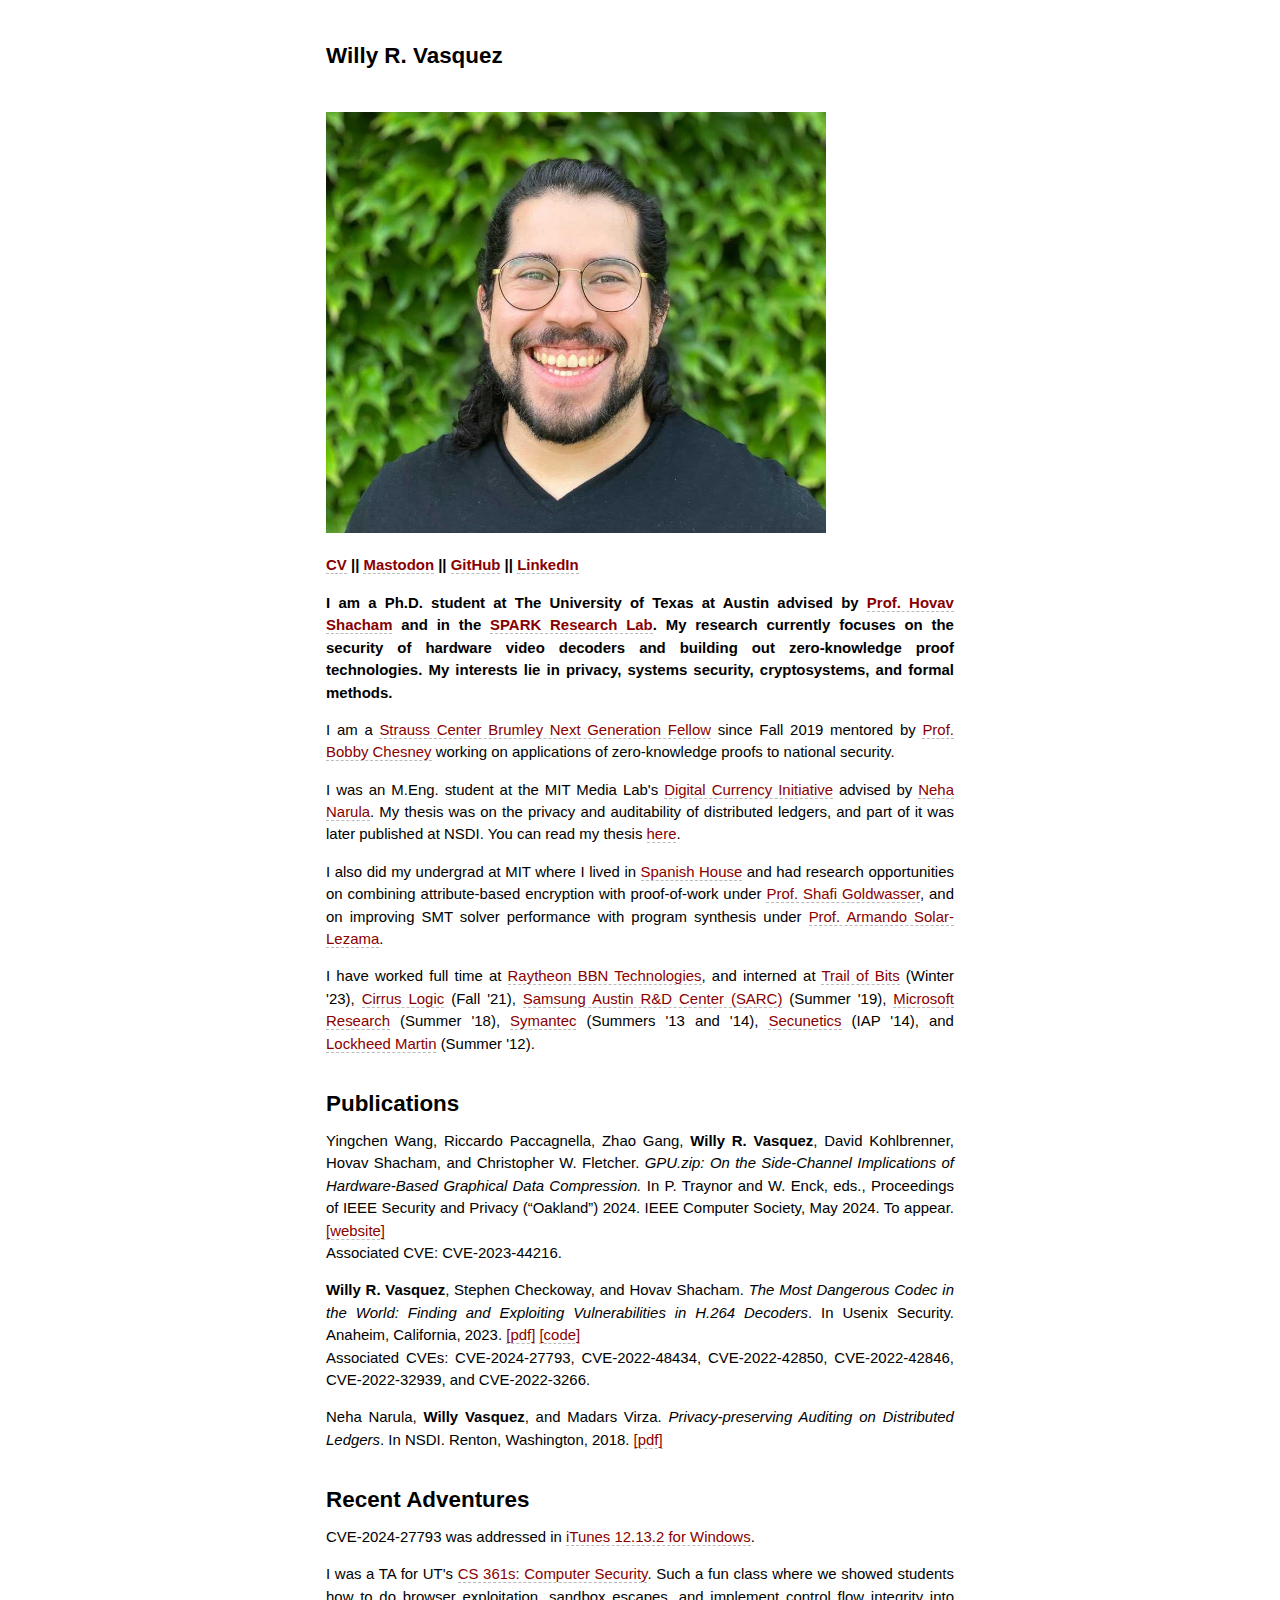
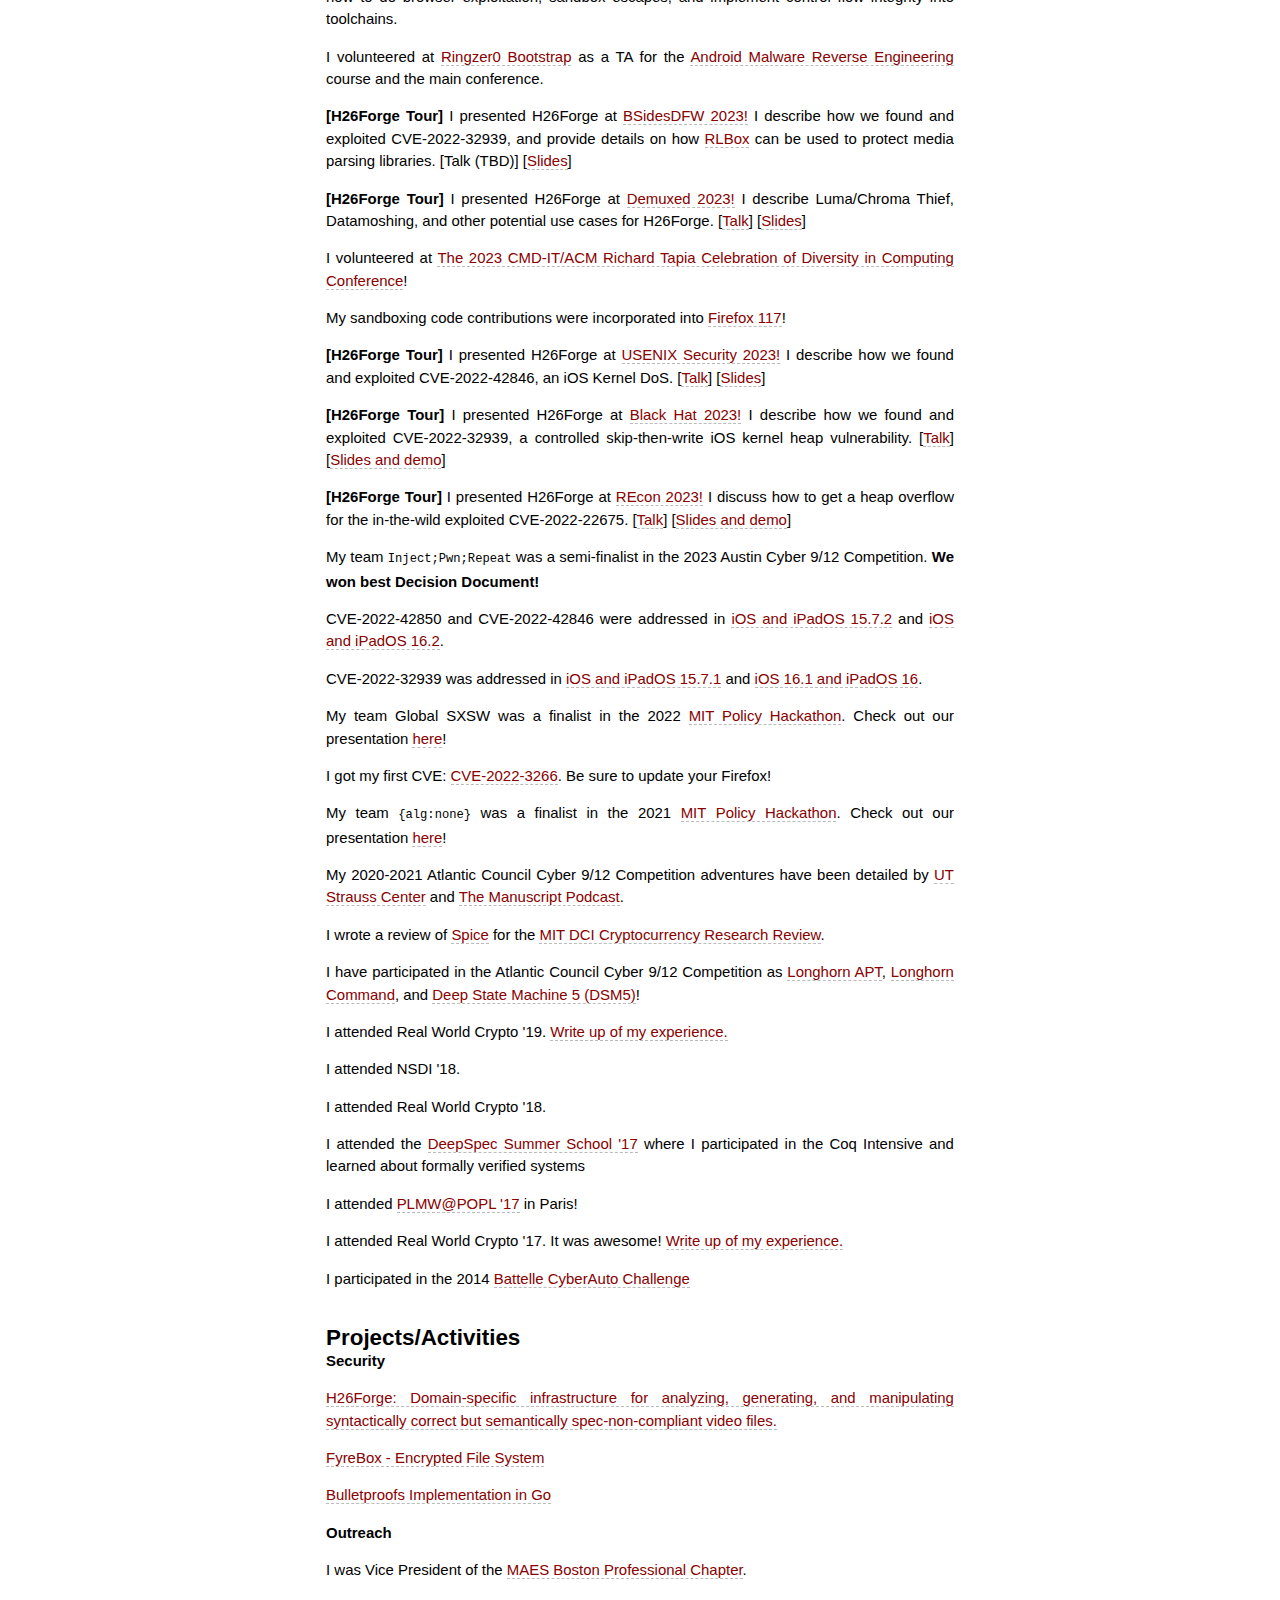
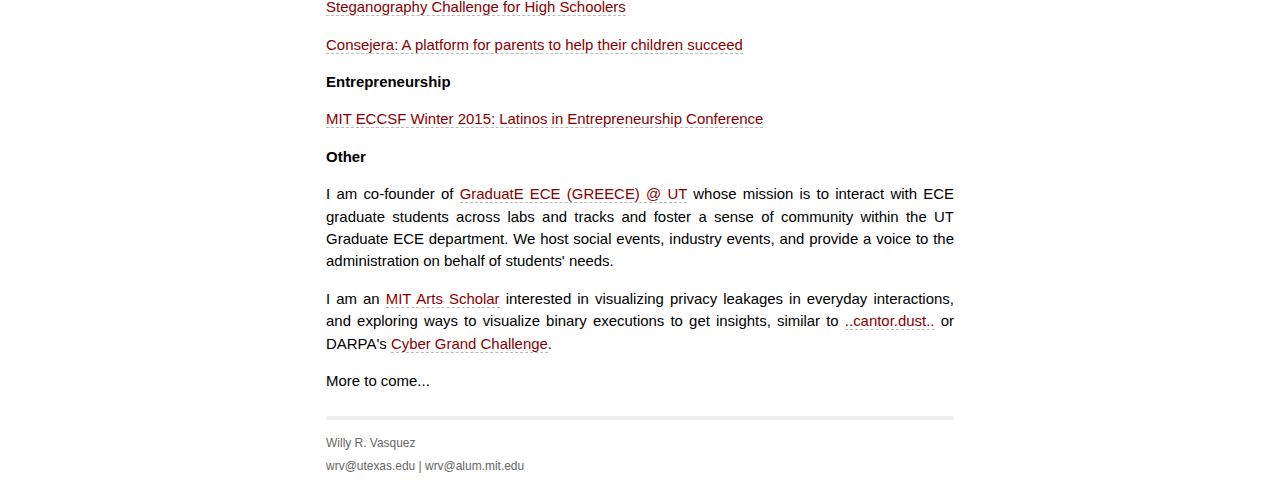
==== commit af6f86b1: "Update CVEs and adventures" ====
--- a/index.html
+++ b/index.html
@@ -75,7 +75,7 @@
       <b>Willy R. Vasquez</b>, Stephen Checkoway, and Hovav Shacham. <i>The Most Dangerous Codec in the World: Finding
         and Exploiting Vulnerabilities in H.264 Decoders</i>. In Usenix Security. Anaheim, California, 2023. <a
         href="h26forge.pdf">[pdf]</a> <a href="https://github.com/h26forge/h26forge">[code]</a> <br />
-      Associated CVEs: CVE-2022-48434, CVE-2022-42850, CVE-2022-42846, CVE-2022-32939, and CVE-2022-3266.
+      Associated CVEs: CVE-2024-27793, CVE-2022-48434, CVE-2022-42850, CVE-2022-42846, CVE-2022-32939, and CVE-2022-3266.
     </p>
     <p>
       Neha Narula, <b>Willy Vasquez</b>, and Madars Virza. <i>Privacy-preserving Auditing on Distributed Ledgers</i>.
@@ -85,6 +85,18 @@
     <br />
 
     <h2>Recent Adventures</h2>
+    <p>
+      CVE-2024-27793 was addressed in <a href="https://support.apple.com/en-us/HT214099">iTunes 12.13.2 for Windows</a>.
+    </p>
+    <p>
+      I was a TA for UT's <a href="https://www.cs.utexas.edu/~hovav/class/cs361s-s24/">CS 361s: Computer Security</a>. Such a 
+      fun class where we showed students how to do browser exploitation, sandbox escapes, and implement control flow integrity into toolchains.
+    </p>
+    <p>
+      I volunteered at <a href="https://archive.ringzer0.training/">Ringzer0 Bootstrap</a> as a TA for 
+      the <a href="https://archive.ringzer0.training/trainings/reverse-engineering-android-malware.html">Android Malware Reverse Engineering</a> course
+      and the main conference.
+    </p>
     <p>
       <b>[H26Forge Tour]</b> I presented H26Forge at <a href="https://bsidesdfw.com/2023spkr#t31130">BSidesDFW 2023!</a> 
       I describe how we found and exploited CVE-2022-32939, and provide details on how 
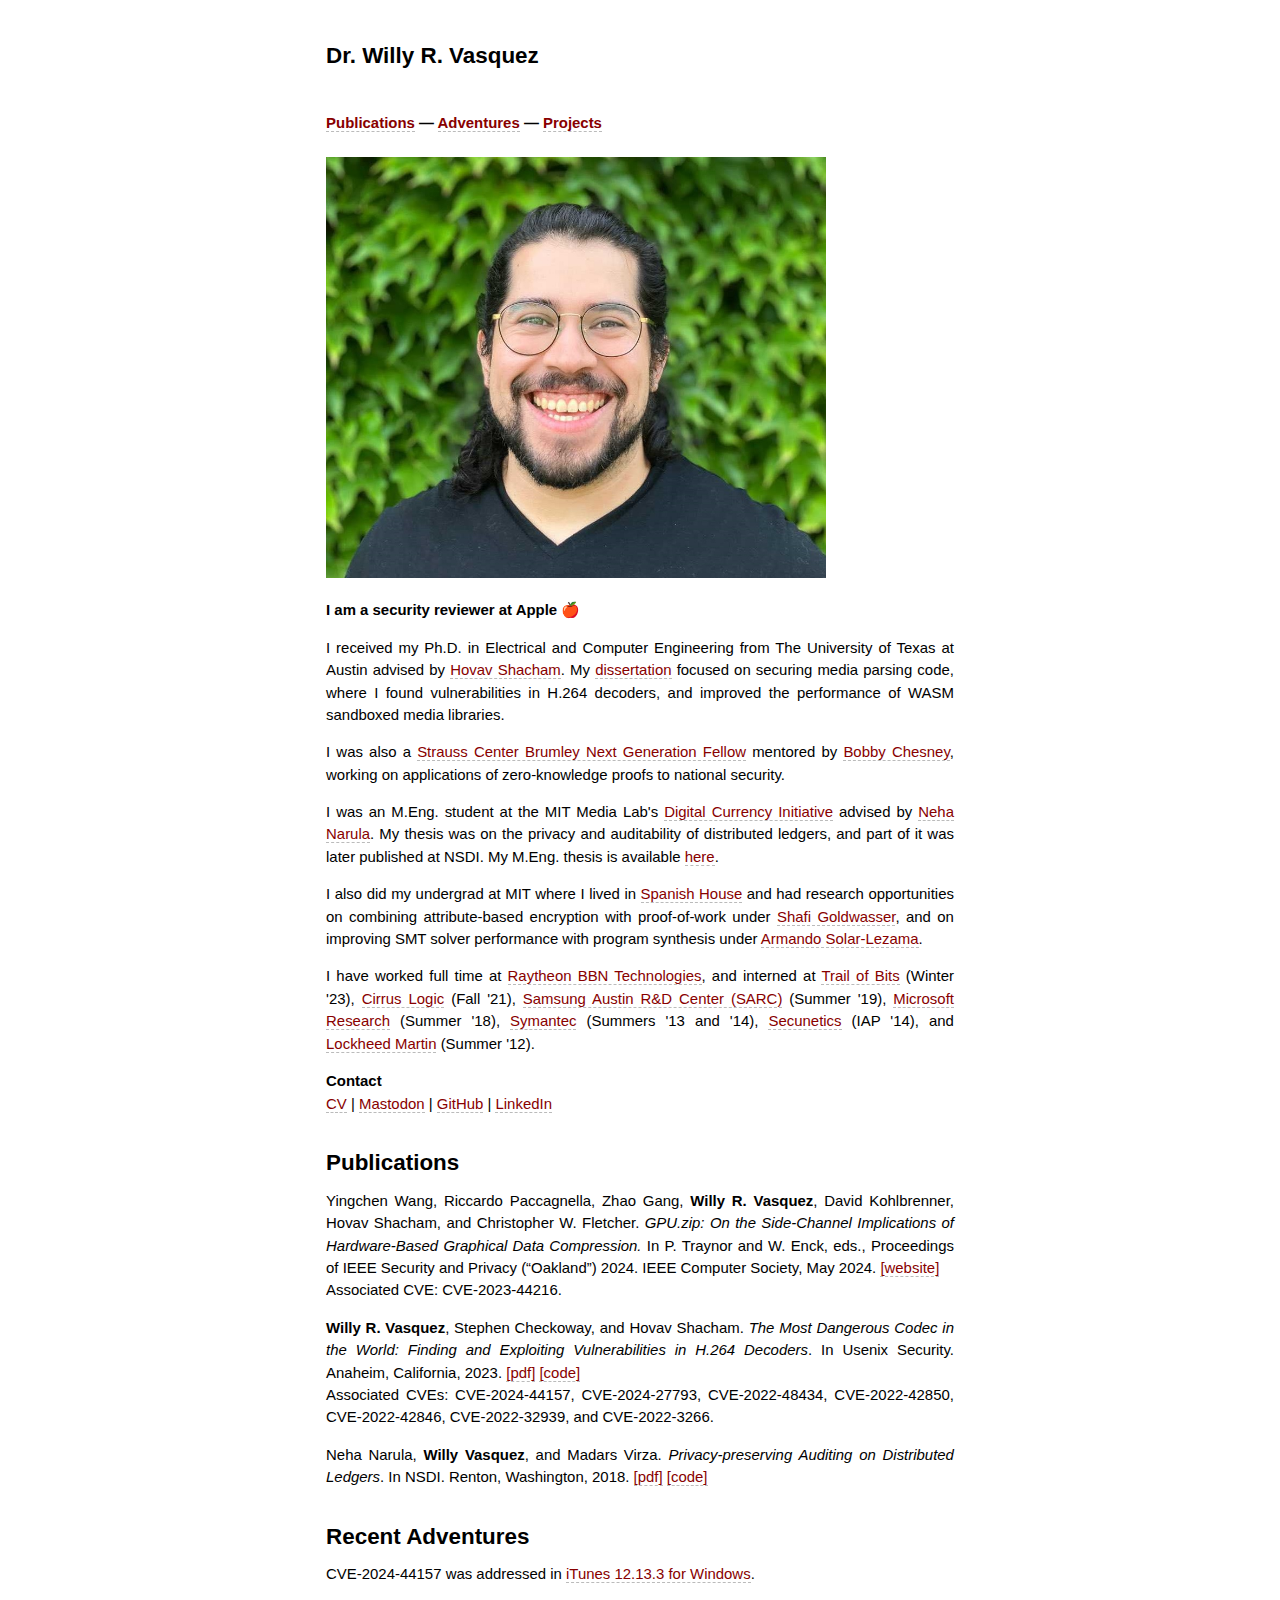
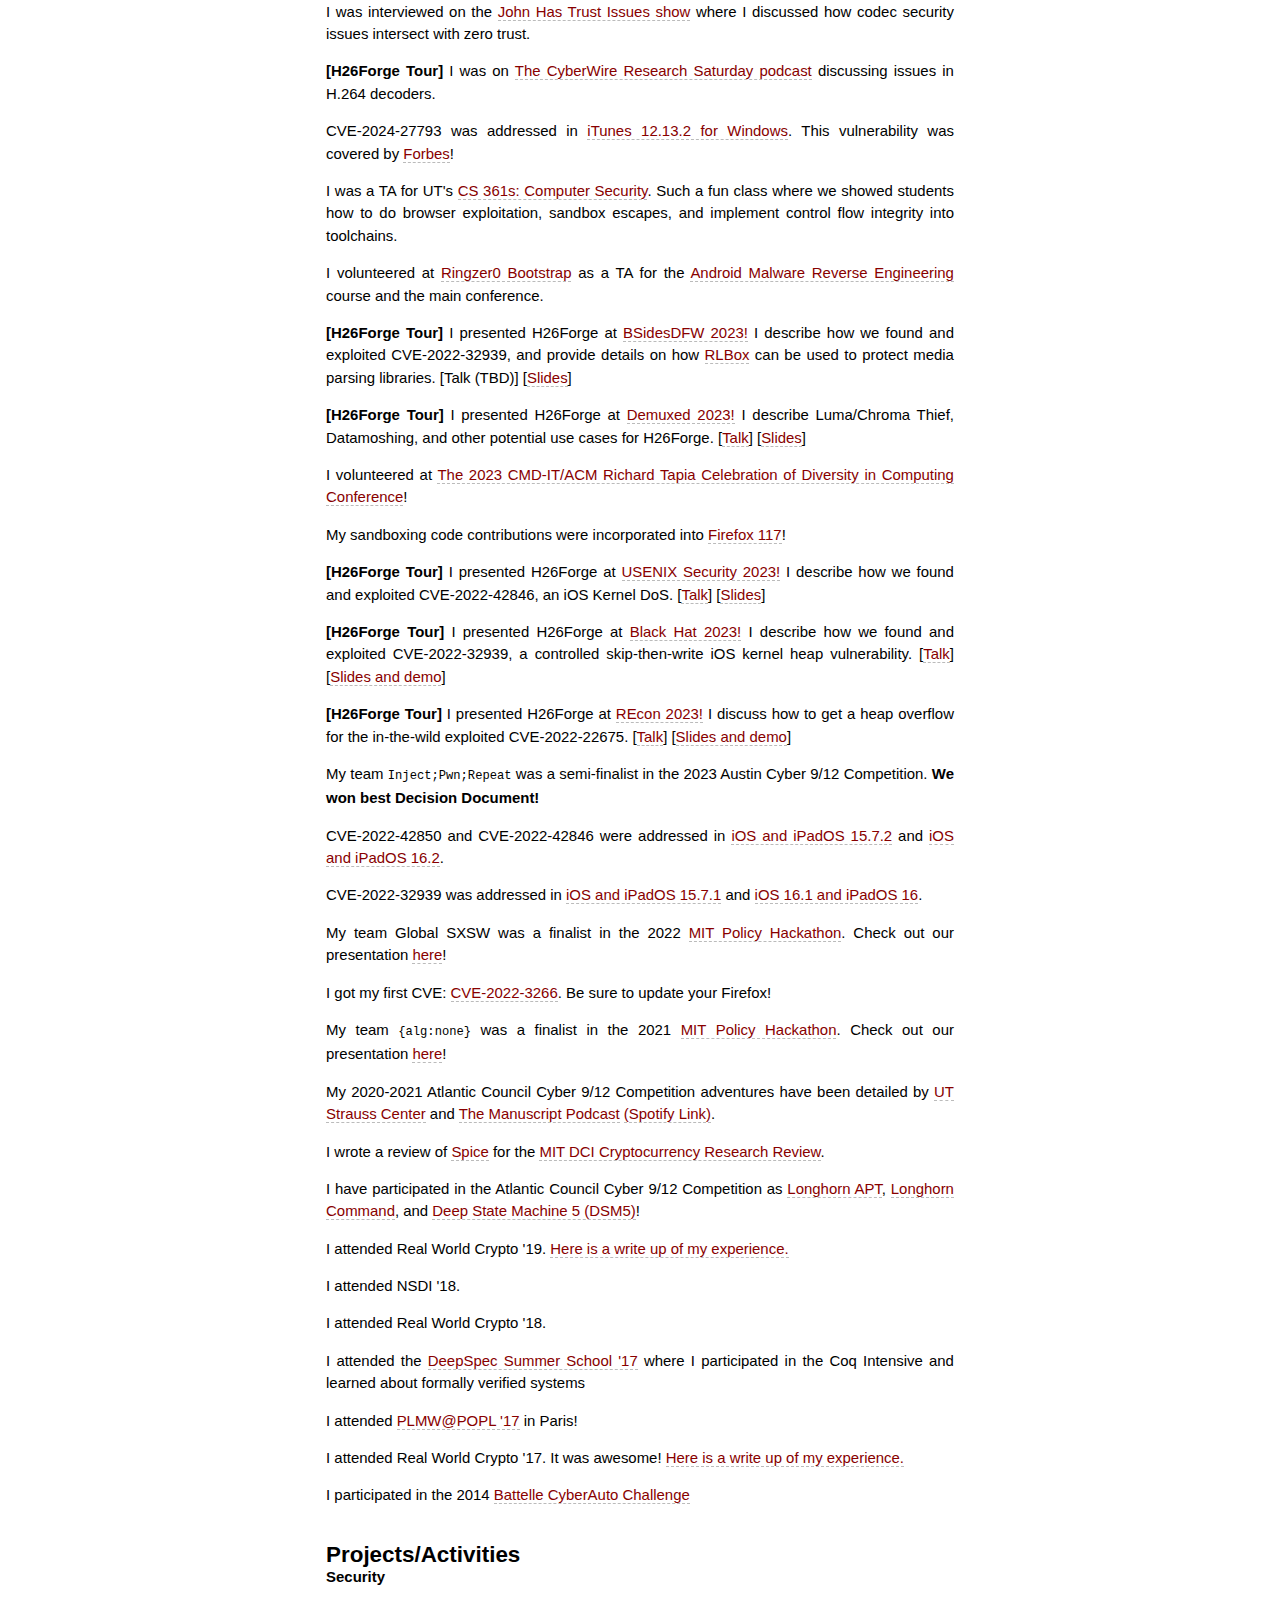
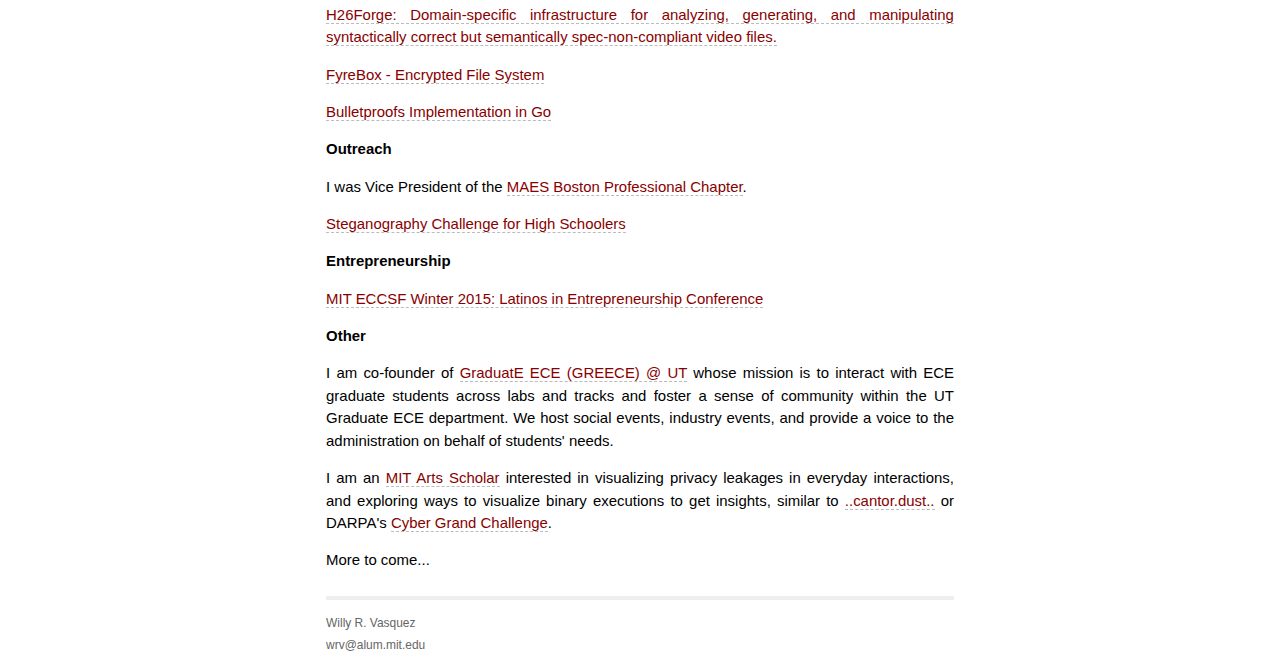
==== commit 94b9991d: "Update title and adventures" ====
--- a/index.html
+++ b/index.html
@@ -5,8 +5,8 @@
   <meta http-equiv="content-type" content="text/html; charset=UTF-8">
   <meta charset="utf-8">
   <meta http-equiv="X-UA-Compatible" content="IE=edge,chrome=1">
-  <meta name="description" content="Personal website of Willy R. Vasquez">
-  <title>Willy R. Vasquez - Homepage</title>
+  <meta name="description" content="Personal website  Dr. Willy R. Vasquez">
+  <title>Dr. Willy R. Vasquez - Homepage</title>
   <meta name="viewport" content="width=device-width">
 
   <!-- syntax highlighting CSS -->
@@ -19,74 +19,93 @@
 <body>
   <div class="site">
     <div class="header">
-      <h1 class="title">Willy R. Vasquez</h1>
+      <h1 class="title">Dr. Willy R. Vasquez</h1> <br />
+      <b>
+        <a href="#publications">Publications</a> &mdash;
+        <a href="#adventures">Adventures</a> &mdash;
+        <a href="#projects">Projects</a>
+        </b>
     </div>
+    <br />
     <div class="image" style="width: 500px">
-      <img src="wrv_io.jpg" style="width: 500px" alt="wrv" />
+      <img src="images/wrv_io.jpg" style="width: 500px" alt="wrv" />
     </div>
-    <p><b><a href="wrv_cv.pdf">CV</a> || <a rel="me"
-          href="https://infosec.exchange/@wrv">Mastodon</a> || <a href="https://github.com/wrv">GitHub</a> || <a
-          href="https://linkedin.com/in/elwrv">LinkedIn</a></b></p>
-
-    <p><b>I am a Ph.D. student at The University of Texas at Austin advised by <a
-          href="https://www.cs.utexas.edu/~hovav/">Prof. Hovav Shacham</a> and in the <a
-          href="http://spark.ece.utexas.edu/">SPARK Research Lab</a>. My research currently focuses on the security of
-        hardware video decoders and building out zero-knowledge proof technologies. My interests lie in privacy, systems
-        security, cryptosystems, and formal methods.</b></p>
-
-    <p>I am a <a href="https://www.strausscenter.org/brumleyfellows">Strauss Center Brumley Next Generation Fellow</a>
-      since Fall 2019 mentored by <a href="https://www.strausscenter.org/strauss-leadership/robert-m-chesney.html">Prof.
-        Bobby Chesney</a> working on applications of zero-knowledge proofs to national security.</p>
-
-    <p>I was an M.Eng. student at the MIT Media Lab's <a href="http://dci.mit.edu/">Digital Currency Initiative</a>
-      advised by <a href="http://nehanarula.org/">Neha Narula</a>. My thesis was on the privacy and auditability of
-      distributed ledgers, and part of it was later published at NSDI. You can read my thesis <a
-        href="mengthesis.pdf">here</a>.</p>
+
+    <p><b>I am a security reviewer at Apple 🍎</b></p>
+
+    <p>I received my Ph.D. in Electrical and Computer Engineering from The University of Texas at Austin advised 
+      by <a href="https://www.cs.utexas.edu/~hovav/">Hovav Shacham</a>.
+      My <a href="https://repositories.lib.utexas.edu/items/17d53277-a56c-4f87-94a4-235bebd7fa52">dissertation</a>
+      focused on securing media parsing code, where I found vulnerabilities in H.264 decoders, 
+      and improved the performance of WASM sandboxed media libraries.</p>
+
+    <p>I was also a <a href="https://www.strausscenter.org/brumley-fellows/">Strauss Center Brumley Next Generation Fellow</a>
+      mentored by <a href="https://www.strausscenter.org/person/robert-m-chesney-3/">
+        Bobby Chesney</a>, working on applications of zero-knowledge proofs to national security.</p>
+
+    <p>I was an M.Eng. student at the MIT Media Lab's <a href="https://dci.mit.edu/">Digital Currency Initiative</a>
+      advised by <a href="https://nehanarula.org/">Neha Narula</a>. My thesis was on the privacy and auditability of
+      distributed ledgers, and part of it was later published at NSDI. My M.Eng. thesis is available <a href="mengthesis.pdf">here</a>.</p>
 
     <p>I also did my undergrad at MIT where I lived in <a title="Spanish WHAT?! SPANISH HOUSE!!"
-        href="http://la-casa.mit.edu/">Spanish House</a> and had research opportunities on combining attribute-based
-      encryption with proof-of-work under <a href="http://people.csail.mit.edu/shafi/">Prof. Shafi Goldwasser</a>, and
+        href="https://la-casa.mit.edu/">Spanish House</a> and had research opportunities on combining attribute-based
+      encryption with proof-of-work under <a href="https://www.eecs.mit.edu/people/shafi-goldwasser/">Shafi Goldwasser</a>, and
       on improving SMT solver performance with program synthesis under <a
-        href="https://people.csail.mit.edu/asolar/">Prof. Armando Solar-Lezama</a>. </p>
+        href="https://people.csail.mit.edu/asolar/">Armando Solar-Lezama</a>. </p>
 
     <p>I have worked full time at <a href="https://en.wikipedia.org/wiki/BBN_Technologies">Raytheon BBN
         Technologies</a>, and interned at
       <a href="https://www.trailofbits.com/">Trail of Bits</a> (Winter '23),
       <a href="https://cirrus.com/">Cirrus Logic</a> (Fall '21),
-      <a href="https://semiconductor.samsung.com/us/sas/">Samsung Austin R&D Center (SARC)</a> (Summer
-      '19),
+      <a href="https://semiconductor.samsung.com/us/about-us/us-office/us-r-and-d-labs/computing-lab-sarc-acl/">Samsung Austin R&D Center (SARC)</a> (Summer '19),
       <a href="https://www.microsoft.com/en-us/research/">Microsoft Research</a> (Summer '18),
       <a href="https://www.symantec.com/">Symantec</a> (Summers '13 and '14),
       <a href="https://www.secunetics.com/#home/mission">Secunetics</a> (IAP '14),
-      and <a href="http://lockheedmartin.com/us.html">Lockheed Martin</a> (Summer '12).</p>
-
-
-    <br />
-    <h2>Publications</h2>
+      and <a href="https://lockheedmartin.com/us.html">Lockheed Martin</a> (Summer '12).</p>
+
+      <p>
+        <b>Contact</b> <br />
+        <a href="wrv_cv.pdf">CV</a> | 
+        <a rel="me" href="https://infosec.exchange/@wrv">Mastodon</a> |
+        <a href="https://github.com/wrv">GitHub</a> |
+        <a href="https://linkedin.com/in/elwrv">LinkedIn</a>
+      </p>
+      
+
+    <br />
+    <h2 id="publications">Publications</h2>
     <p>
       Yingchen Wang, Riccardo Paccagnella, Zhao Gang, <b>Willy R. Vasquez</b>, David Kohlbrenner, 
       Hovav Shacham, and Christopher W. Fletcher. <i>GPU.zip: On the Side-Channel Implications 
       of Hardware-Based Graphical Data Compression.</i> In P. Traynor and W. Enck, eds., 
       Proceedings of IEEE Security and Privacy (“Oakland”) 2024. IEEE Computer Society, 
-      May 2024. To appear. <a href="https://www.hertzbleed.com/gpu.zip/">[website]</a> <br />
+      May 2024. <a href="https://www.hertzbleed.com/gpu.zip/">[website]</a> <br />
       Associated CVE: CVE-2023-44216.
     </p>
     <p>
       <b>Willy R. Vasquez</b>, Stephen Checkoway, and Hovav Shacham. <i>The Most Dangerous Codec in the World: Finding
         and Exploiting Vulnerabilities in H.264 Decoders</i>. In Usenix Security. Anaheim, California, 2023. <a
         href="h26forge.pdf">[pdf]</a> <a href="https://github.com/h26forge/h26forge">[code]</a> <br />
-      Associated CVEs: CVE-2024-27793, CVE-2022-48434, CVE-2022-42850, CVE-2022-42846, CVE-2022-32939, and CVE-2022-3266.
+      Associated CVEs: CVE-2024-44157, CVE-2024-27793, CVE-2022-48434, CVE-2022-42850, CVE-2022-42846, CVE-2022-32939, and CVE-2022-3266.
     </p>
     <p>
       Neha Narula, <b>Willy Vasquez</b>, and Madars Virza. <i>Privacy-preserving Auditing on Distributed Ledgers</i>.
-      In NSDI. Renton, Washington, 2018. <a href="zkledger.pdf">[pdf]</a>
+      In NSDI. Renton, Washington, 2018. <a href="zkledger.pdf">[pdf]</a> <a href="https://github.com/mit-dci/zkledger">[code]</a>
     </p>
     
     <br />
 
-    <h2>Recent Adventures</h2>
+    <h2 id="adventures">Recent Adventures</h2>
+    <p>
+      CVE-2024-44157 was addressed in <a href="https://support.apple.com/en-us/121328">iTunes 12.13.3 for Windows</a>.
+    </p>
+    <p>I was interviewed on the <a href="https://www.youtube.com/watch?v=JcTHT3fgxwQ">John Has Trust Issues show</a> where I discussed how codec security issues intersect with zero trust.</p>
+    <p>
+      <b>[H26Forge Tour]</b> I was on <a href="https://thecyberwire.com/podcasts/research-saturday/282/notes">The CyberWire Research Saturday podcast</a> discussing issues in H.264 decoders.
+    </p>
     <p>
       CVE-2024-27793 was addressed in <a href="https://support.apple.com/en-us/HT214099">iTunes 12.13.2 for Windows</a>.
+      This vulnerability was covered by <a href="https://www.forbes.com/sites/daveywinder/2024/05/12/apple-addresses-critical-security-vulnerability-for-windows-10-11-users/">Forbes</a>!
     </p>
     <p>
       I was a TA for UT's <a href="https://www.cs.utexas.edu/~hovav/class/cs361s-s24/">CS 361s: Computer Security</a>. Such a 
@@ -157,41 +176,39 @@
     <p>My 2020-2021 Atlantic Council Cyber 9/12 Competition adventures have been detailed by <a
         href="https://www.strausscenter.org/news/cyber-9-12-geneva-competition-deep-state-machine-5-finishes-1st-among-u-s-teams/">UT
         Strauss Center</a> and <a href="https://twitter.com/TheManu_script_/status/1486440970203901958">The
-        Manuscript Podcast</a>. </p>
+        Manuscript Podcast</a> <a href="https://open.spotify.com/episode/447a6Tn0EeKKaIixc2p7vW">(Spotify Link)</a>. </p>
     <p>I wrote a review of <a href="https://eprint.iacr.org/2018/907.pdf">Spice</a> for the <a
         href="https://cryptoeconomicsystems.substack.com/p/mit-dcis-cryptocurrency-research-350#%C2%A7review-of-proving-the-correct-execution-of-concurrent-services-in-zero-knowledge">MIT
         DCI Cryptocurrency Research Review</a>. </p>
-    <p>I have participated in the Atlantic Council Cyber 9/12 Competition as <a href="Longhorn_APT.jpg">Longhorn
-        APT</a>, <a href="Longhorn_Command.jpg">Longhorn Command</a>, and <a href="dsm5.png">Deep State Machine 5
+    <p>I have participated in the Atlantic Council Cyber 9/12 Competition as <a href="images/Longhorn_APT.jpg">Longhorn
+        APT</a>, <a href="images/Longhorn_Command.jpg">Longhorn Command</a>, and <a href="images/dsm5.png">Deep State Machine 5
         (DSM5)</a>! </p>
-    <p>I attended Real World Crypto '19. <a href="rwc19.html">Write up of my experience.</a></p>
+    <p>I attended Real World Crypto '19. <a href="rwc19.html">Here is a write up of my experience.</a></p>
     <p>I attended NSDI '18.</p>
     <p>I attended Real World Crypto '18.</p>
     <p>I attended the <a href="https://deepspec.org/event/dsss17/">DeepSpec Summer School '17</a> where I
       participated in the Coq Intensive and learned about formally verified systems</p>
-    <p>I attended <a href="http://conf.researchr.org/track/POPL-2017/PLMW-2017">PLMW@POPL '17</a> in Paris!</p>
-    <p>
-      I attended Real World Crypto '17. It was awesome! <a href="rwc17.html">Write up of my experience.</a>
-    </p>
-    <p>
-      I participated in the 2014 <a href="http://www.sae.org/events/cyberauto/">Battelle CyberAuto Challenge</a>
-    </p>
-
-    <br />
-    <h2>Projects/Activities</h2>
+    <p>I attended <a href="https://conf.researchr.org/track/POPL-2017/PLMW-2017">PLMW@POPL '17</a> in Paris!</p>
+    <p>
+      I attended Real World Crypto '17. It was awesome! <a href="rwc17.html">Here is a write up of my experience.</a>
+    </p>
+    <p>
+      I participated in the 2014 <a href="https://www.sae.org/events/cyberauto/">Battelle CyberAuto Challenge</a>
+    </p>
+
+    <br />
+    <h2 id="projects">Projects/Activities</h2>
     <h4>Security</h4>
     <p><a href="https://github.com/h26forge/h26forge">H26Forge: Domain-specific infrastructure for analyzing, 
       generating, and manipulating syntactically correct but semantically spec-non-compliant video files. </a></p>
-    <p><a href="http://css.csail.mit.edu/6.858/2014/projects/natnaelg-mchlljy-ogutu-wrv.pdf">FyreBox - Encrypted
+    <p><a href="https://css.csail.mit.edu/6.858/2014/projects/natnaelg-mchlljy-ogutu-wrv.pdf">FyreBox - Encrypted
         File System</a></p>
     <p><a href="https://github.com/wrv/bp-go">Bulletproofs Implementation in Go</a></p>
     <h4>Outreach</h4>
-    <p>I was Vice President of the <a href="http://maesboston.org">MAES Boston Professional Chapter</a>.</p>
+    <p>I was Vice President of the <a href="https://web.archive.org/web/20180614205503/http://www.maesboston.org/">MAES Boston Professional Chapter</a>.</p>
     <p><a href="stego/">Steganography Challenge for High Schoolers</a></p>
-    <p><a href="http://www.hackathon.io/53961">Consejera: A platform for parents to help their children
-        succeed</a></p>
     <h4>Entrepreneurship</h4>
-    <p><a href="http://lucha.mit.edu/Old/eccsf.html">MIT ECCSF Winter 2015: Latinos in Entrepreneurship
+    <p><a href="https://lucha.mit.edu/Old/eccsf.html">MIT ECCSF Winter 2015: Latinos in Entrepreneurship
         Conference</a></p>
     <h4>Other</h4>
 
@@ -202,7 +219,7 @@
 
     <p>I am an <a href="https://arts.mit.edu/start/arts-scholars/">MIT Arts Scholar</a> interested in
       visualizing privacy leakages in everyday interactions, and exploring ways to visualize binary executions
-      to get insights, similar to <a href="https://sites.google.com/site/xxcantorxdustxx/">..cantor.dust..</a>
+      to get insights, similar to <a href="https://web.archive.org/web/20161226043039/https://sites.google.com/site/xxcantorxdustxx/">..cantor.dust..</a>
       or DARPA's <a href="https://www.youtube.com/watch?v=LEfejsqEucY">Cyber Grand Challenge</a>.</p>
     <p>More to come...</p>
     </p>
@@ -210,7 +227,7 @@
       <div class="contact">
         <p>
           Willy R. Vasquez<br>
-          wrv@utexas.edu | wrv@alum.mit.edu
+          wrv@alum.mit.edu
         </p>
       </div>
     </div>
